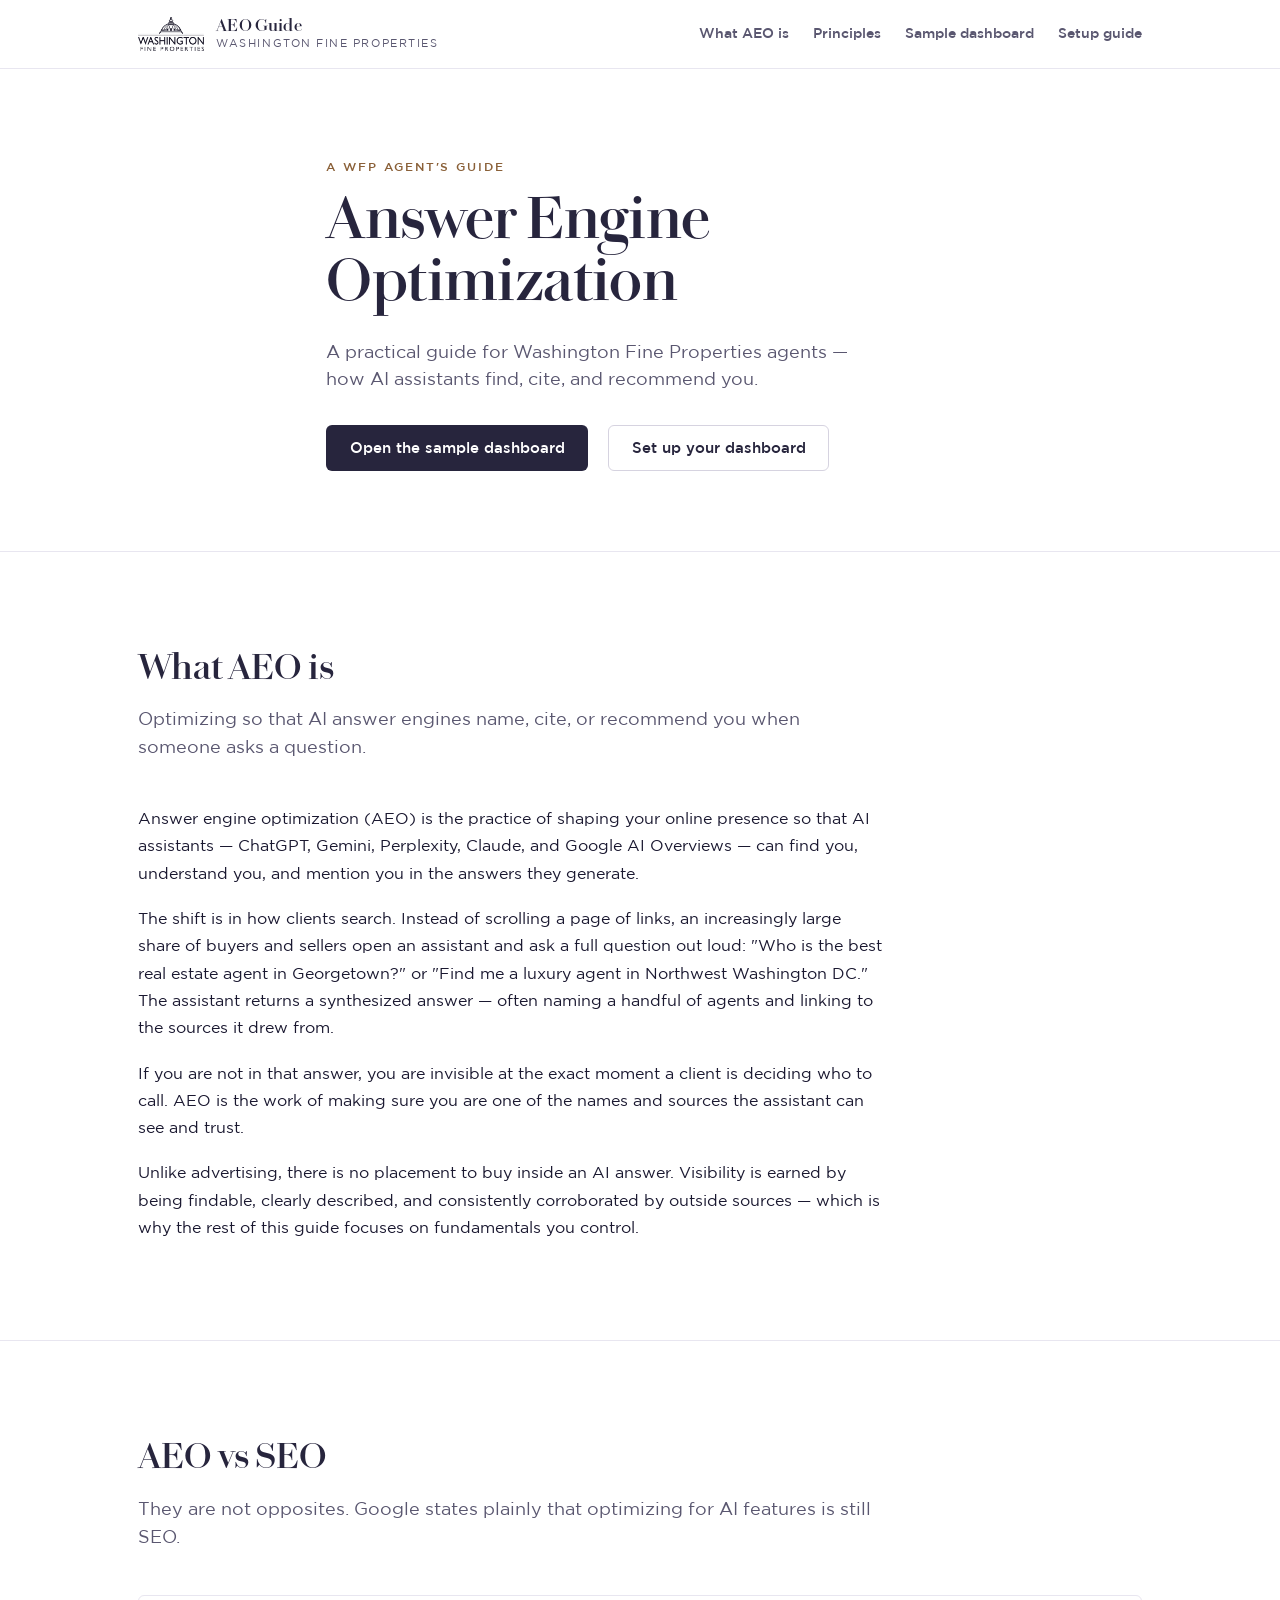
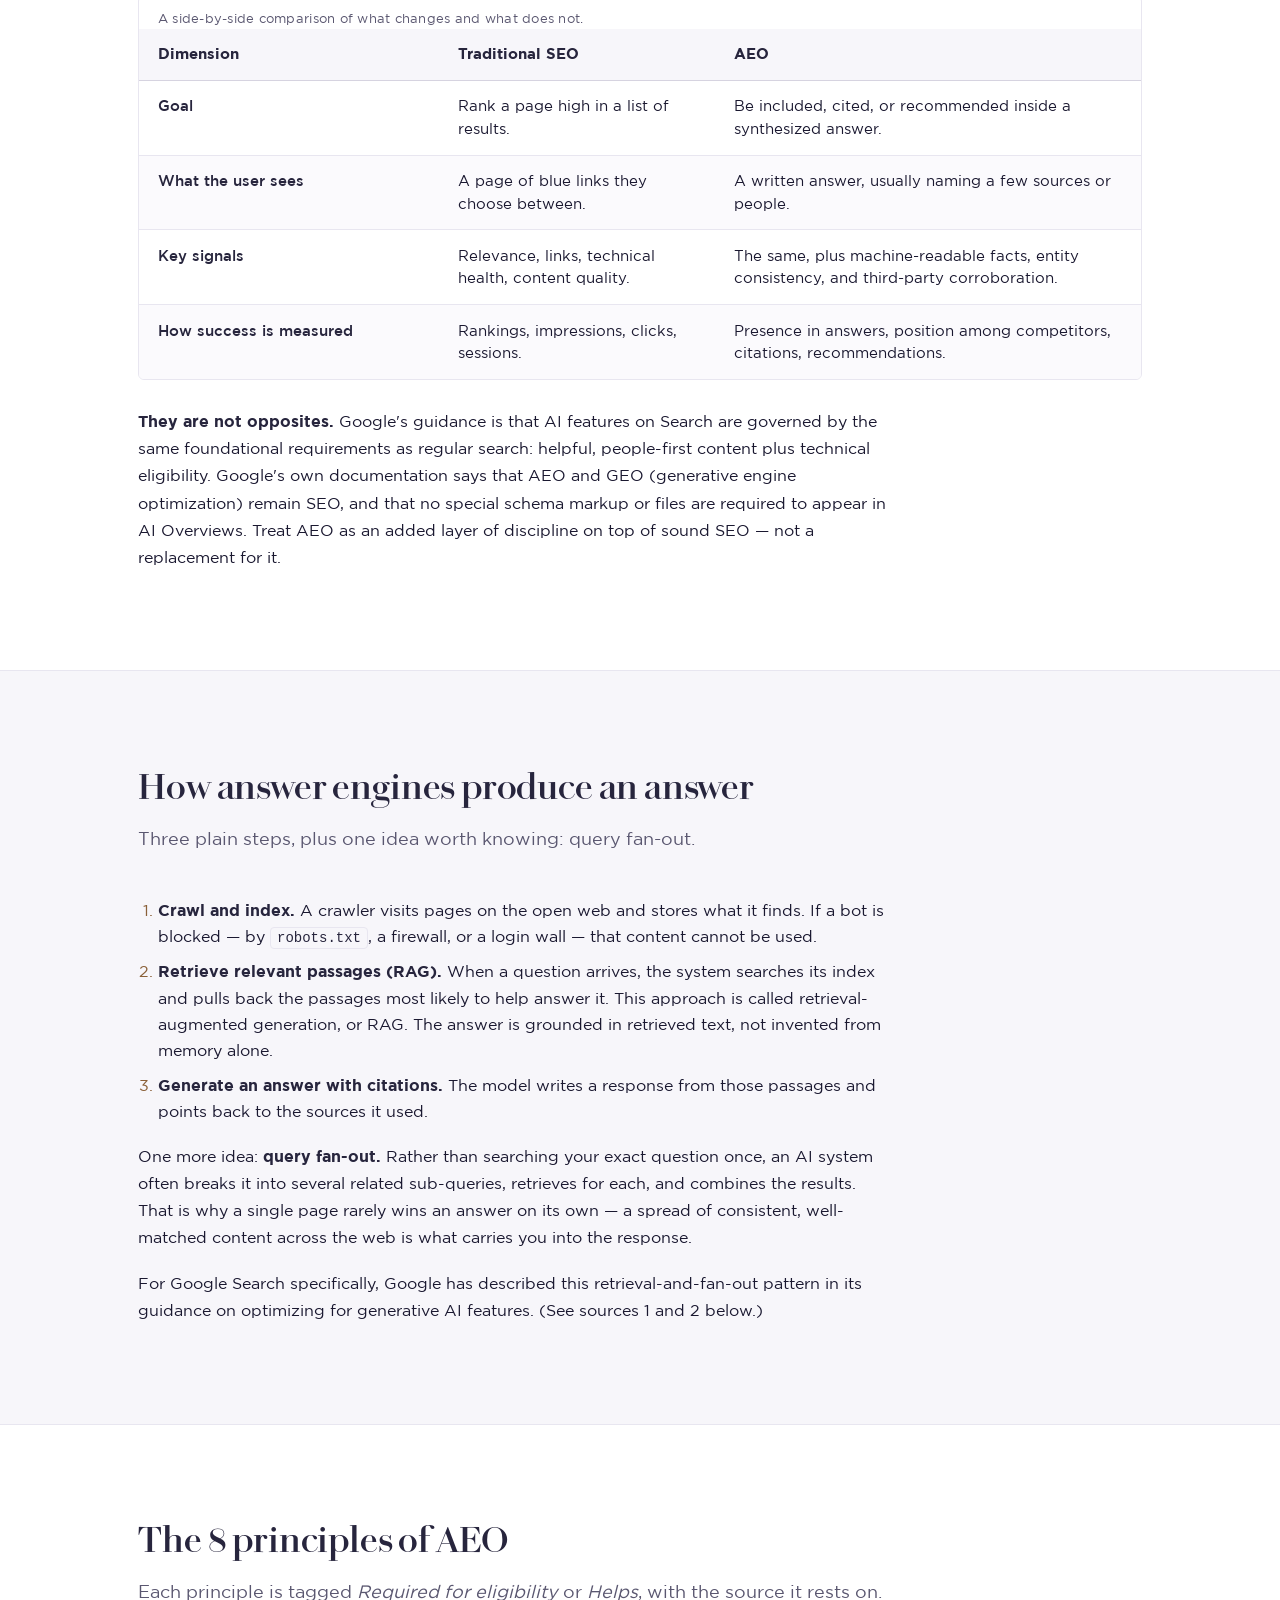
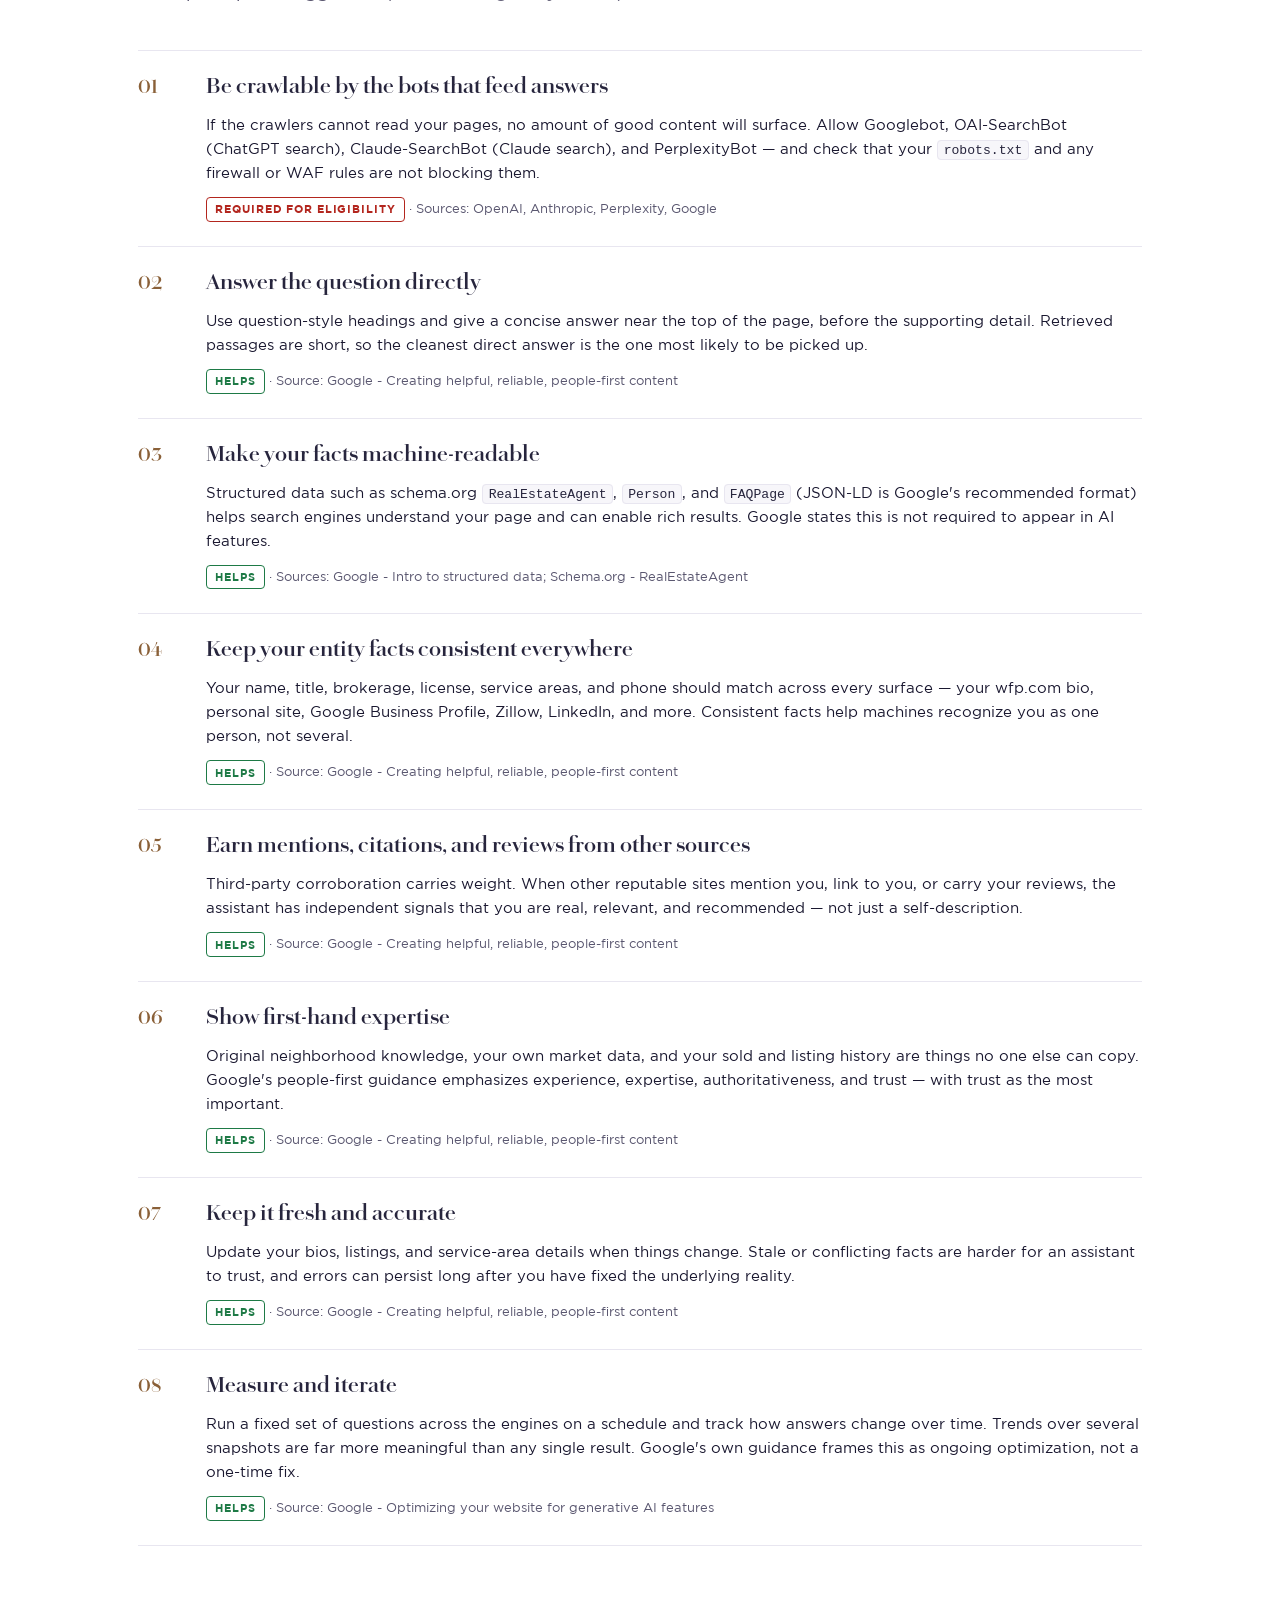
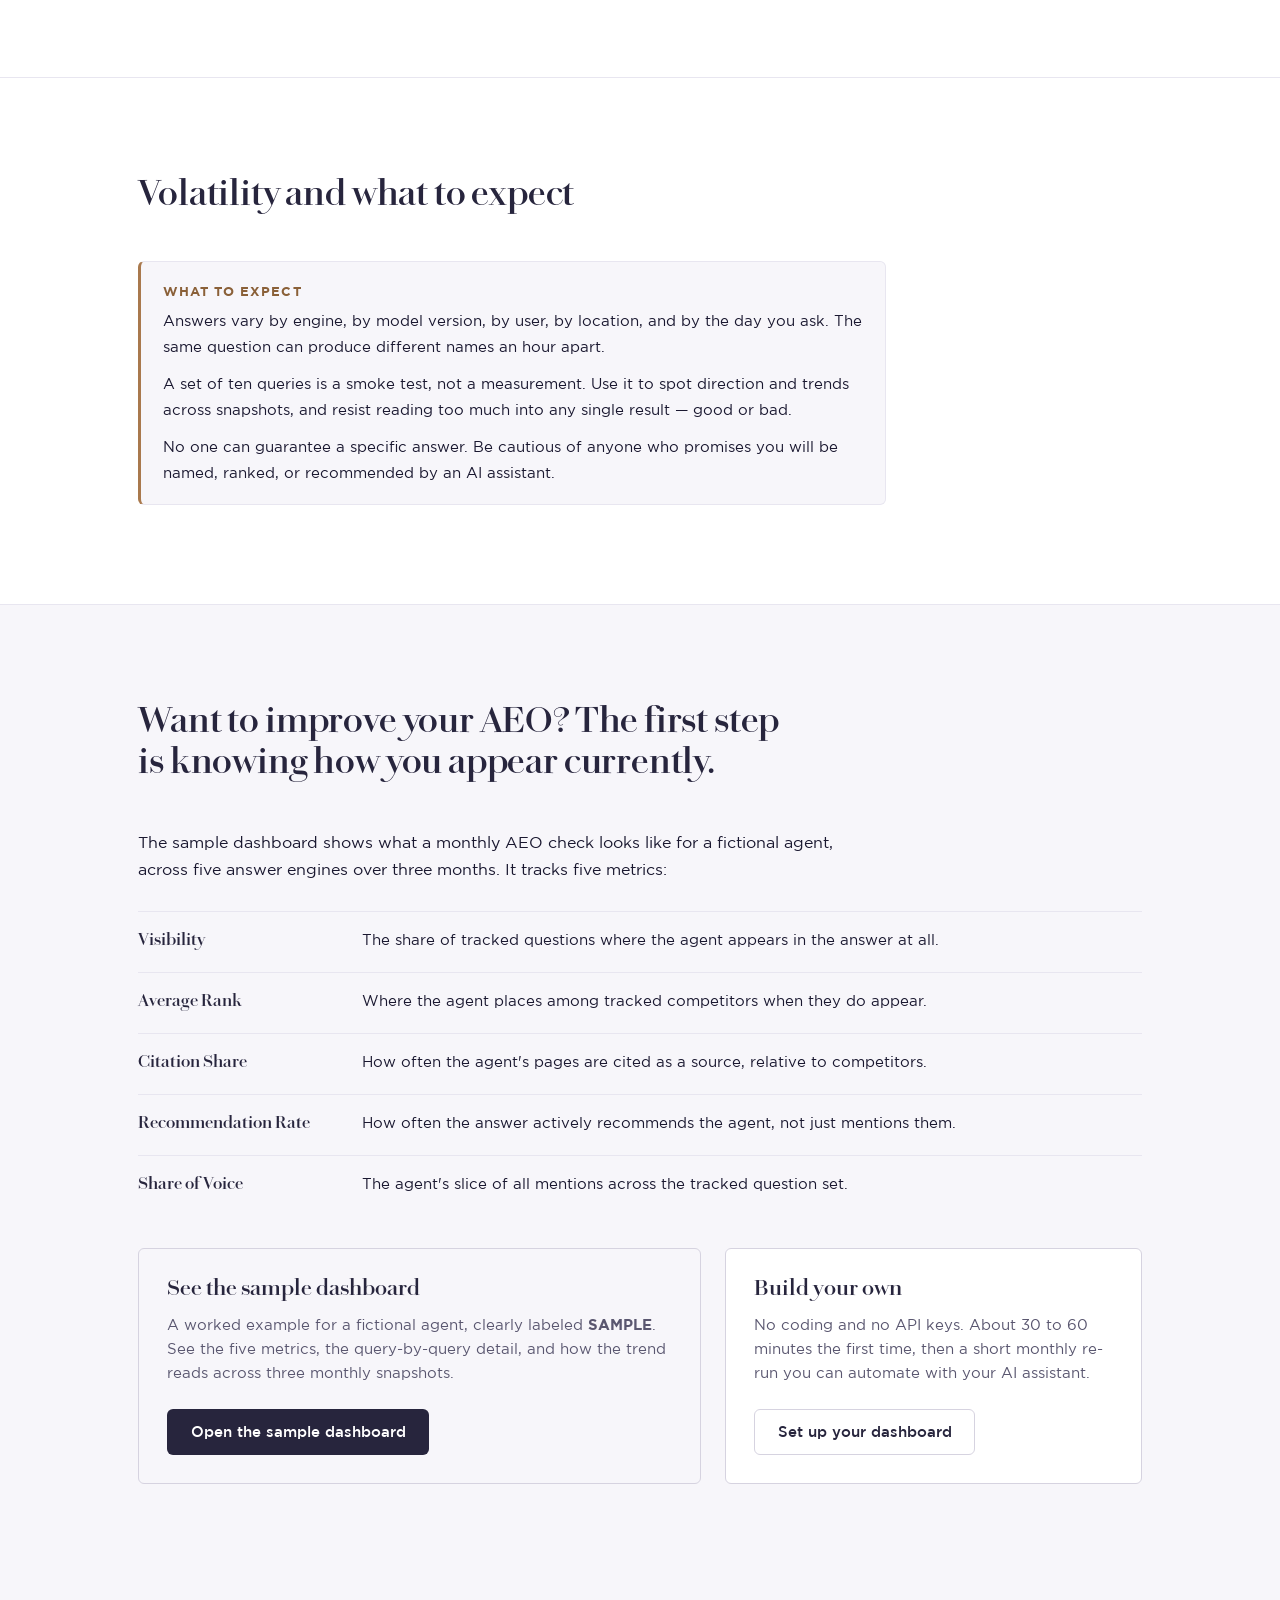
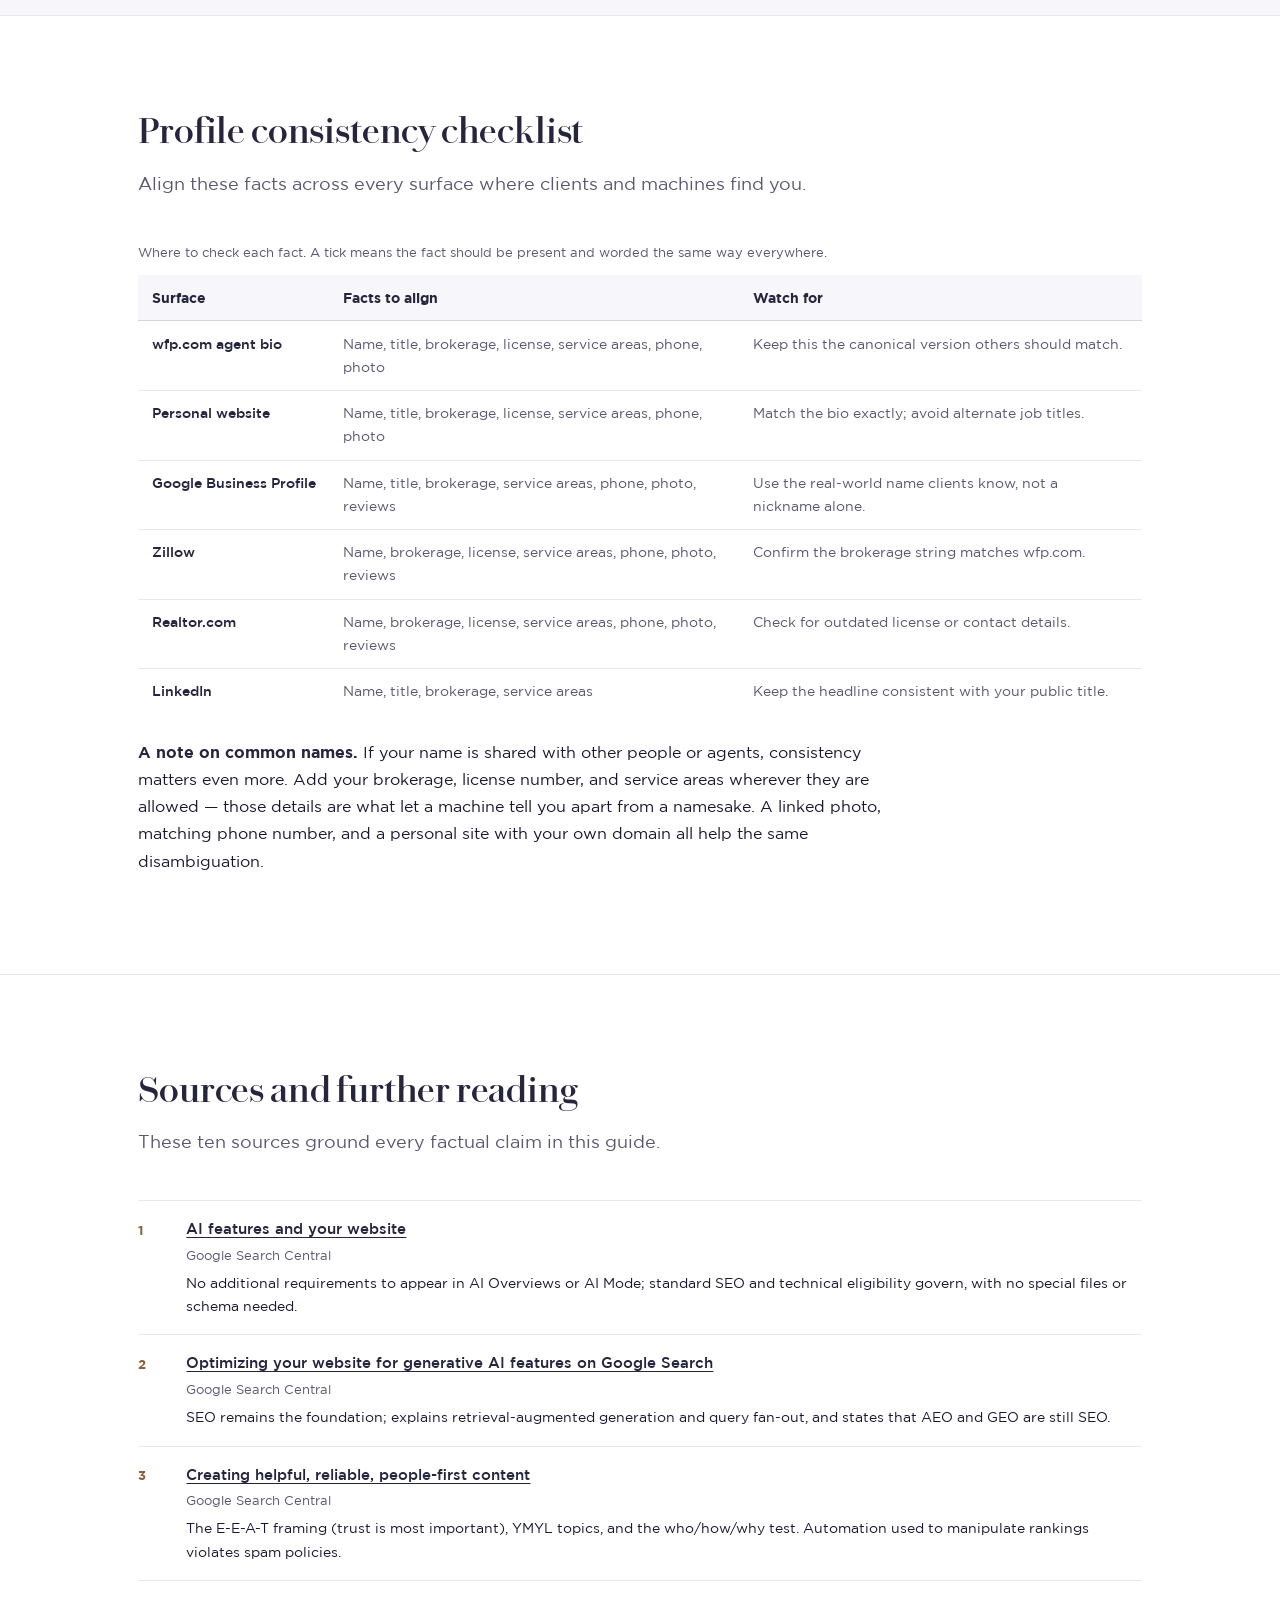
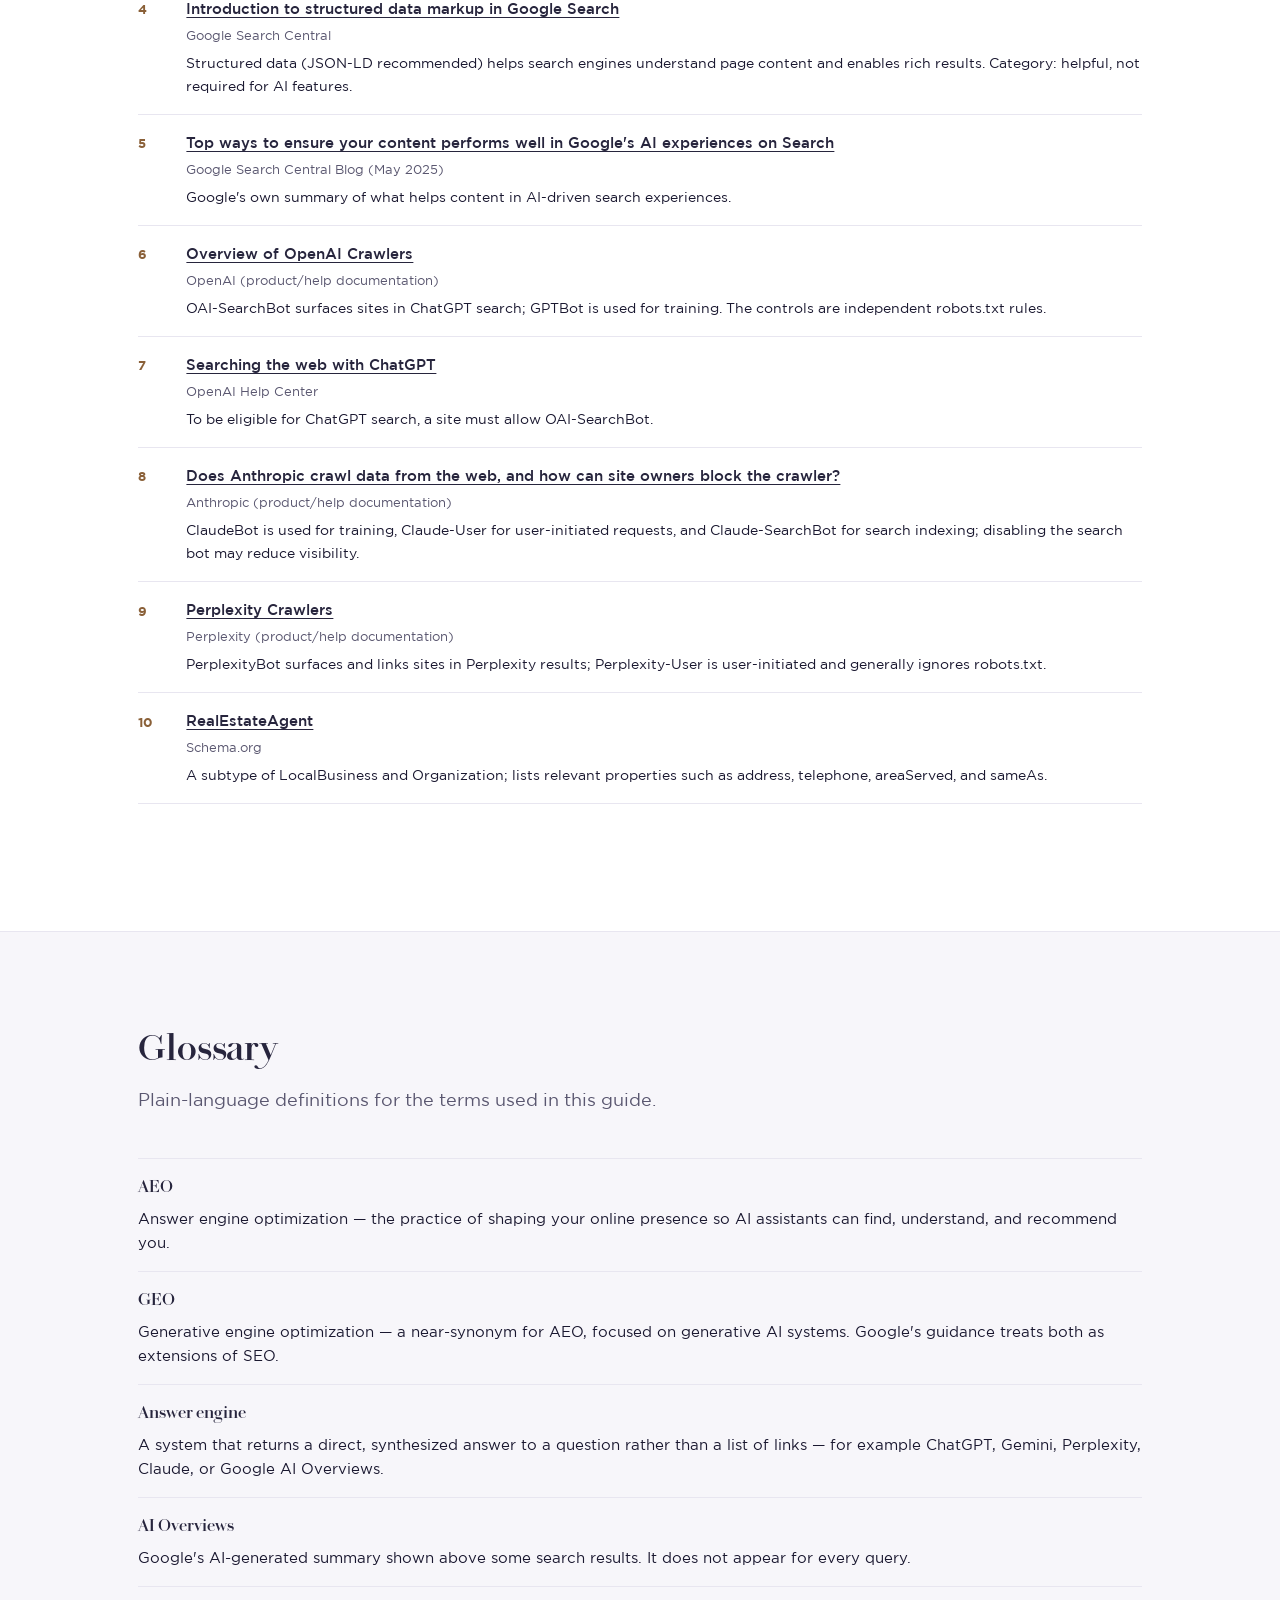
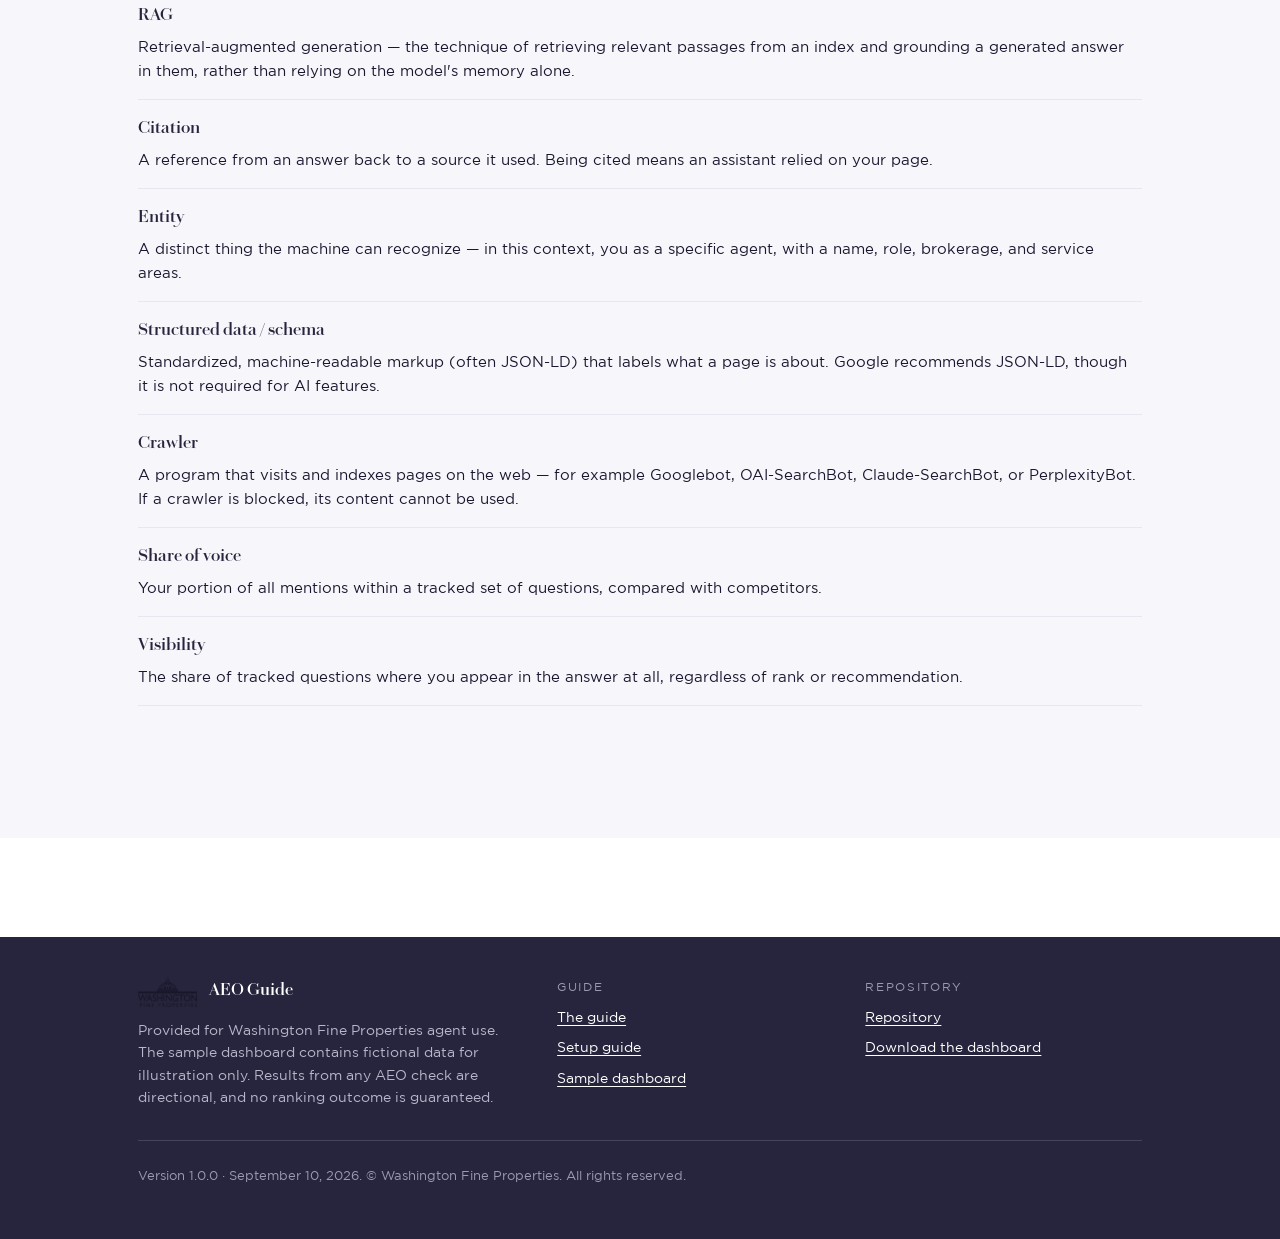
==== index.html @ 80eb2e00 "feat: initial WFP agent AEO guide, sample dashboard, and LLM-agnostic setup doc" ====
﻿<!DOCTYPE html>
<html lang="en">
<head>
<meta charset="utf-8">
<meta name="viewport" content="width=device-width, initial-scale=1">
<title>Answer Engine Optimization: A WFP Agent's Guide</title>
<meta name="description" content="A practical, plain-language guide to answer engine optimization (AEO) for Washington Fine Properties agents - what it is, how it relates to SEO, and how to appear in AI answers.">
<!--
  Design read: educational editorial guide for non-technical luxury real estate
  professionals; heritage-premium WFP language; restrained motion; print-first.
  Dials: VARIANCE 4 / MOTION 3 / DENSITY 4.
  Documented overrides (build spec s2): light only, no photography (logo + type
  + brand color only), em-dashes kept (WFP house voice), static HTML/CSS.
  Shape lock: one radius (6px). Accent lock: one accent (gold).
-->
<link rel="stylesheet" href="assets/guide.css">
</head>
<body>

<a class="skip-link" href="#main">Skip to content</a>

<header class="site-header">
  <div class="wrap site-header__inner">
    <a class="brand" href="index.html" aria-label="Washington Fine Properties - Answer Engine Optimization guide">
      <img class="brand__logo" src="assets/WFP-Logo-Blue-HiRes.png" alt="Washington Fine Properties" width="66" height="34">
      <span class="brand__wordmark">AEO Guide
        <span>Washington Fine Properties</span>
      </span>
    </a>
    <nav class="site-nav" aria-label="Primary">
      <a href="#what-is-aeo">What AEO is</a>
      <a href="#principles">Principles</a>
      <a href="#start">Sample dashboard</a>
      <a href="setup.html">Setup guide</a>
    </nav>
  </div>
</header>

<main id="main">

  <!-- 1. HERO -->
  <section class="hero" aria-labelledby="hero-title">
    <div class="wrap hero__inner">
      <p class="hero__eyebrow">A WFP agent's guide</p>
      <h1 class="hero__title" id="hero-title">Answer Engine Optimization</h1>
      <p class="hero__subtitle">A practical guide for Washington Fine Properties agents — how AI assistants find, cite, and recommend you.</p>
      <div class="btn-row">
        <a class="btn btn--primary" href="dashboard/index.html">Open the sample dashboard</a>
        <a class="btn btn--secondary" href="setup.html">Set up your dashboard</a>
      </div>
    </div>
  </section>

  <!-- 2. WHAT AEO IS -->
  <section class="section" id="what-is-aeo" aria-labelledby="what-is-aeo-title">
    <div class="wrap">
      <div class="section-head">
        <h2 class="section-head__title" id="what-is-aeo-title">What AEO is</h2>
        <p class="section-head__lead">Optimizing so that AI answer engines name, cite, or recommend you when someone asks a question.</p>
      </div>
      <div class="prose">
        <p>Answer engine optimization (AEO) is the practice of shaping your online presence so that AI assistants — ChatGPT, Gemini, Perplexity, Claude, and Google AI Overviews — can find you, understand you, and mention you in the answers they generate.</p>
        <p>The shift is in how clients search. Instead of scrolling a page of links, an increasingly large share of buyers and sellers open an assistant and ask a full question out loud: "Who is the best real estate agent in Georgetown?" or "Find me a luxury agent in Northwest Washington DC." The assistant returns a synthesized answer — often naming a handful of agents and linking to the sources it drew from.</p>
        <p>If you are not in that answer, you are invisible at the exact moment a client is deciding who to call. AEO is the work of making sure you are one of the names and sources the assistant can see and trust.</p>
        <p>Unlike advertising, there is no placement to buy inside an AI answer. Visibility is earned by being findable, clearly described, and consistently corroborated by outside sources — which is why the rest of this guide focuses on fundamentals you control.</p>
      </div>
    </div>
  </section>

  <!-- 3. AEO VS SEO -->
  <section class="section" id="aeo-vs-seo" aria-labelledby="aeo-vs-seo-title">
    <div class="wrap">
      <div class="section-head">
        <h2 class="section-head__title" id="aeo-vs-seo-title">AEO vs SEO</h2>
        <p class="section-head__lead">They are not opposites. Google states plainly that optimizing for AI features is still SEO.</p>
      </div>
      <div class="table-wrap">
        <table class="table table--keyed">
          <caption>A side-by-side comparison of what changes and what does not.</caption>
          <thead>
            <tr>
              <th scope="col">Dimension</th>
              <th scope="col">Traditional SEO</th>
              <th scope="col">AEO</th>
            </tr>
          </thead>
          <tbody>
            <tr>
              <th scope="row">Goal</th>
              <td>Rank a page high in a list of results.</td>
              <td>Be included, cited, or recommended inside a synthesized answer.</td>
            </tr>
            <tr>
              <th scope="row">What the user sees</th>
              <td>A page of blue links they choose between.</td>
              <td>A written answer, usually naming a few sources or people.</td>
            </tr>
            <tr>
              <th scope="row">Key signals</th>
              <td>Relevance, links, technical health, content quality.</td>
              <td>The same, plus machine-readable facts, entity consistency, and third-party corroboration.</td>
            </tr>
            <tr>
              <th scope="row">How success is measured</th>
              <td>Rankings, impressions, clicks, sessions.</td>
              <td>Presence in answers, position among competitors, citations, recommendations.</td>
            </tr>
          </tbody>
        </table>
      </div>
      <div class="prose">
        <p><strong>They are not opposites.</strong> Google's guidance is that AI features on Search are governed by the same foundational requirements as regular search: helpful, people-first content plus technical eligibility. Google's own documentation says that AEO and GEO (generative engine optimization) remain SEO, and that no special schema markup or files are required to appear in AI Overviews. Treat AEO as an added layer of discipline on top of sound SEO — not a replacement for it.</p>
      </div>
    </div>
  </section>

  <!-- 4. HOW ANSWER ENGINES PRODUCE AN ANSWER -->
  <section class="section section--soft" id="how-engines-answer" aria-labelledby="how-engines-answer-title">
    <div class="wrap">
      <div class="section-head">
        <h2 class="section-head__title" id="how-engines-answer-title">How answer engines produce an answer</h2>
        <p class="section-head__lead">Three plain steps, plus one idea worth knowing: query fan-out.</p>
      </div>
      <div class="prose">
        <ol>
          <li><strong>Crawl and index.</strong> A crawler visits pages on the open web and stores what it finds. If a bot is blocked — by <code>robots.txt</code>, a firewall, or a login wall — that content cannot be used.</li>
          <li><strong>Retrieve relevant passages (RAG).</strong> When a question arrives, the system searches its index and pulls back the passages most likely to help answer it. This approach is called retrieval-augmented generation, or RAG. The answer is grounded in retrieved text, not invented from memory alone.</li>
          <li><strong>Generate an answer with citations.</strong> The model writes a response from those passages and points back to the sources it used.</li>
        </ol>
        <p>One more idea: <strong>query fan-out.</strong> Rather than searching your exact question once, an AI system often breaks it into several related sub-queries, retrieves for each, and combines the results. That is why a single page rarely wins an answer on its own — a spread of consistent, well-matched content across the web is what carries you into the response.</p>
        <p>For Google Search specifically, Google has described this retrieval-and-fan-out pattern in its guidance on optimizing for generative AI features. (See sources 1 and 2 below.)</p>
      </div>
    </div>
  </section>

  <!-- 5. THE PRINCIPLES OF AEO -->
  <section class="section" id="principles" aria-labelledby="principles-title">
    <div class="wrap">
      <div class="section-head">
        <h2 class="section-head__title" id="principles-title">The 8 principles of AEO</h2>
        <p class="section-head__lead">Each principle is tagged <em>Required for eligibility</em> or <em>Helps</em>, with the source it rests on.</p>
      </div>
      <ol class="principles">
        <li class="principle">
          <h3 class="principle__title">Be crawlable by the bots that feed answers</h3>
          <p class="principle__why">If the crawlers cannot read your pages, no amount of good content will surface. Allow Googlebot, OAI-SearchBot (ChatGPT search), Claude-SearchBot (Claude search), and PerplexityBot — and check that your <code>robots.txt</code> and any firewall or WAF rules are not blocking them.</p>
          <p class="principle__meta"><span class="tag tag--required">Required for eligibility</span> &middot; Sources: OpenAI, Anthropic, Perplexity, Google</p>
        </li>
        <li class="principle">
          <h3 class="principle__title">Answer the question directly</h3>
          <p class="principle__why">Use question-style headings and give a concise answer near the top of the page, before the supporting detail. Retrieved passages are short, so the cleanest direct answer is the one most likely to be picked up.</p>
          <p class="principle__meta"><span class="tag tag--helps">Helps</span> &middot; Source: Google - Creating helpful, reliable, people-first content</p>
        </li>
        <li class="principle">
          <h3 class="principle__title">Make your facts machine-readable</h3>
          <p class="principle__why">Structured data such as schema.org <code>RealEstateAgent</code>, <code>Person</code>, and <code>FAQPage</code> (JSON-LD is Google's recommended format) helps search engines understand your page and can enable rich results. Google states this is not required to appear in AI features.</p>
          <p class="principle__meta"><span class="tag tag--helps">Helps</span> &middot; Sources: Google - Intro to structured data; Schema.org - RealEstateAgent</p>
        </li>
        <li class="principle">
          <h3 class="principle__title">Keep your entity facts consistent everywhere</h3>
          <p class="principle__why">Your name, title, brokerage, license, service areas, and phone should match across every surface — your wfp.com bio, personal site, Google Business Profile, Zillow, LinkedIn, and more. Consistent facts help machines recognize you as one person, not several.</p>
          <p class="principle__meta"><span class="tag tag--helps">Helps</span> &middot; Source: Google - Creating helpful, reliable, people-first content</p>
        </li>
        <li class="principle">
          <h3 class="principle__title">Earn mentions, citations, and reviews from other sources</h3>
          <p class="principle__why">Third-party corroboration carries weight. When other reputable sites mention you, link to you, or carry your reviews, the assistant has independent signals that you are real, relevant, and recommended — not just a self-description.</p>
          <p class="principle__meta"><span class="tag tag--helps">Helps</span> &middot; Source: Google - Creating helpful, reliable, people-first content</p>
        </li>
        <li class="principle">
          <h3 class="principle__title">Show first-hand expertise</h3>
          <p class="principle__why">Original neighborhood knowledge, your own market data, and your sold and listing history are things no one else can copy. Google's people-first guidance emphasizes experience, expertise, authoritativeness, and trust — with trust as the most important.</p>
          <p class="principle__meta"><span class="tag tag--helps">Helps</span> &middot; Source: Google - Creating helpful, reliable, people-first content</p>
        </li>
        <li class="principle">
          <h3 class="principle__title">Keep it fresh and accurate</h3>
          <p class="principle__why">Update your bios, listings, and service-area details when things change. Stale or conflicting facts are harder for an assistant to trust, and errors can persist long after you have fixed the underlying reality.</p>
          <p class="principle__meta"><span class="tag tag--helps">Helps</span> &middot; Source: Google - Creating helpful, reliable, people-first content</p>
        </li>
        <li class="principle">
          <h3 class="principle__title">Measure and iterate</h3>
          <p class="principle__why">Run a fixed set of questions across the engines on a schedule and track how answers change over time. Trends over several snapshots are far more meaningful than any single result. Google's own guidance frames this as ongoing optimization, not a one-time fix.</p>
          <p class="principle__meta"><span class="tag tag--helps">Helps</span> &middot; Source: Google - Optimizing your website for generative AI features</p>
        </li>
      </ol>
    </div>
  </section>

  <!-- 6. VOLATILITY AND WHAT TO EXPECT -->
  <section class="section" aria-labelledby="expect-title">
    <div class="wrap">
      <div class="section-head">
        <h2 class="section-head__title" id="expect-title">Volatility and what to expect</h2>
      </div>
      <div class="prose">
        <div class="callout callout--info">
          <span class="callout__title">What to expect</span>
          <p>Answers vary by engine, by model version, by user, by location, and by the day you ask. The same question can produce different names an hour apart.</p>
          <p>A set of ten queries is a smoke test, not a measurement. Use it to spot direction and trends across snapshots, and resist reading too much into any single result — good or bad.</p>
          <p>No one can guarantee a specific answer. Be cautious of anyone who promises you will be named, ranked, or recommended by an AI assistant.</p>
        </div>
      </div>
    </div>
  </section>

  <!-- 7. START - EXACT HEADING -->
  <section class="section section--soft" id="start" aria-labelledby="start-title">
    <div class="wrap">
      <div class="section-head">
        <h2 class="section-head__title" id="start-title">Want to improve your AEO? The first step is knowing how you appear currently.</h2>
      </div>
      <div class="prose">
        <p>The sample dashboard shows what a monthly AEO check looks like for a fictional agent, across five answer engines over three months. It tracks five metrics:</p>
      </div>
      <dl class="metric-list">
        <dt>Visibility</dt>
        <dd>The share of tracked questions where the agent appears in the answer at all.</dd>
        <dt>Average Rank</dt>
        <dd>Where the agent places among tracked competitors when they do appear.</dd>
        <dt>Citation Share</dt>
        <dd>How often the agent's pages are cited as a source, relative to competitors.</dd>
        <dt>Recommendation Rate</dt>
        <dd>How often the answer actively recommends the agent, not just mentions them.</dd>
        <dt>Share of Voice</dt>
        <dd>The agent's slice of all mentions across the tracked question set.</dd>
      </dl>
      <div class="card-grid">
        <article class="card card--feature">
          <h3 class="card__title">See the sample dashboard</h3>
          <p class="card__body">A worked example for a fictional agent, clearly labeled <strong>SAMPLE</strong>. See the five metrics, the query-by-query detail, and how the trend reads across three monthly snapshots.</p>
          <div class="card__cta">
            <a class="btn btn--primary" href="dashboard/index.html">Open the sample dashboard</a>
          </div>
        </article>
        <article class="card">
          <h3 class="card__title">Build your own</h3>
          <p class="card__body">No coding and no API keys. About 30 to 60 minutes the first time, then a short monthly re-run you can automate with your AI assistant.</p>
          <div class="card__cta">
            <a class="btn btn--secondary" href="setup.html">Set up your dashboard</a>
          </div>
        </article>
      </div>
    </div>
  </section>

  <!-- 8. PROFILE CONSISTENCY CHECKLIST -->
  <section class="section" id="profile-consistency" aria-labelledby="profile-title">
    <div class="wrap">
      <div class="section-head">
        <h2 class="section-head__title" id="profile-title">Profile consistency checklist</h2>
        <p class="section-head__lead">Align these facts across every surface where clients and machines find you.</p>
      </div>
      <div class="checklist-wrap">
        <table class="checklist">
          <caption>Where to check each fact. A tick means the fact should be present and worded the same way everywhere.</caption>
          <thead>
            <tr>
              <th scope="col">Surface</th>
              <th scope="col">Facts to align</th>
              <th scope="col">Watch for</th>
            </tr>
          </thead>
          <tbody>
            <tr>
              <th scope="row">wfp.com agent bio</th>
              <td>Name, title, brokerage, license, service areas, phone, photo</td>
              <td>Keep this the canonical version others should match.</td>
            </tr>
            <tr>
              <th scope="row">Personal website</th>
              <td>Name, title, brokerage, license, service areas, phone, photo</td>
              <td>Match the bio exactly; avoid alternate job titles.</td>
            </tr>
            <tr>
              <th scope="row">Google Business Profile</th>
              <td>Name, title, brokerage, service areas, phone, photo, reviews</td>
              <td>Use the real-world name clients know, not a nickname alone.</td>
            </tr>
            <tr>
              <th scope="row">Zillow</th>
              <td>Name, brokerage, license, service areas, phone, photo, reviews</td>
              <td>Confirm the brokerage string matches wfp.com.</td>
            </tr>
            <tr>
              <th scope="row">Realtor.com</th>
              <td>Name, brokerage, license, service areas, phone, photo, reviews</td>
              <td>Check for outdated license or contact details.</td>
            </tr>
            <tr>
              <th scope="row">LinkedIn</th>
              <td>Name, title, brokerage, service areas</td>
              <td>Keep the headline consistent with your public title.</td>
            </tr>
          </tbody>
        </table>
      </div>
      <div class="prose mt-4">
        <p><strong>A note on common names.</strong> If your name is shared with other people or agents, consistency matters even more. Add your brokerage, license number, and service areas wherever they are allowed — those details are what let a machine tell you apart from a namesake. A linked photo, matching phone number, and a personal site with your own domain all help the same disambiguation.</p>
      </div>
    </div>
  </section>

  <!-- 9. SOURCES AND FURTHER READING -->
  <section class="section" id="sources" aria-labelledby="sources-title">
    <div class="wrap">
      <div class="section-head">
        <h2 class="section-head__title" id="sources-title">Sources and further reading</h2>
        <p class="section-head__lead">These ten sources ground every factual claim in this guide.</p>
      </div>
      <ol class="sources">
        <li class="source">
          <div class="source__body">
          <p class="source__title"><a href="https://developers.google.com/search/docs/appearance/ai-overviews">AI features and your website</a></p>
          <p class="source__meta">Google Search Central</p>
          <p class="source__note">No additional requirements to appear in AI Overviews or AI Mode; standard SEO and technical eligibility govern, with no special files or schema needed.</p>
        </div>
        </li>
        <li class="source">
          <div class="source__body">
          <p class="source__title"><a href="https://developers.google.com/search/docs/fundamentals/ai-optimization-guide">Optimizing your website for generative AI features on Google Search</a></p>
          <p class="source__meta">Google Search Central</p>
          <p class="source__note">SEO remains the foundation; explains retrieval-augmented generation and query fan-out, and states that AEO and GEO are still SEO.</p>
        </div>
        </li>
        <li class="source">
          <div class="source__body">
          <p class="source__title"><a href="https://developers.google.com/search/docs/fundamentals/creating-helpful-content">Creating helpful, reliable, people-first content</a></p>
          <p class="source__meta">Google Search Central</p>
          <p class="source__note">The E-E-A-T framing (trust is most important), YMYL topics, and the who/how/why test. Automation used to manipulate rankings violates spam policies.</p>
        </div>
        </li>
        <li class="source">
          <div class="source__body">
          <p class="source__title"><a href="https://developers.google.com/search/docs/appearance/structured-data/intro-structured-data">Introduction to structured data markup in Google Search</a></p>
          <p class="source__meta">Google Search Central</p>
          <p class="source__note">Structured data (JSON-LD recommended) helps search engines understand page content and enables rich results. Category: helpful, not required for AI features.</p>
        </div>
        </li>
        <li class="source">
          <div class="source__body">
          <p class="source__title"><a href="https://developers.google.com/search/blog/2025/05/succeeding-in-ai-search">Top ways to ensure your content performs well in Google's AI experiences on Search</a></p>
          <p class="source__meta">Google Search Central Blog (May 2025)</p>
          <p class="source__note">Google's own summary of what helps content in AI-driven search experiences.</p>
        </div>
        </li>
        <li class="source">
          <div class="source__body">
          <p class="source__title"><a href="https://platform.openai.com/docs/gptbot">Overview of OpenAI Crawlers</a></p>
          <p class="source__meta">OpenAI (product/help documentation)</p>
          <p class="source__note">OAI-SearchBot surfaces sites in ChatGPT search; GPTBot is used for training. The controls are independent robots.txt rules.</p>
        </div>
        </li>
        <li class="source">
          <div class="source__body">
          <p class="source__title"><a href="https://help.openai.com/en/articles/9237897-chatgpt-search">Searching the web with ChatGPT</a></p>
          <p class="source__meta">OpenAI Help Center</p>
          <p class="source__note">To be eligible for ChatGPT search, a site must allow OAI-SearchBot.</p>
        </div>
        </li>
        <li class="source">
          <div class="source__body">
          <p class="source__title"><a href="https://support.anthropic.com/en/articles/8896518-does-anthropic-crawl-data-from-the-web-and-how-can-site-owners-block-the-crawler">Does Anthropic crawl data from the web, and how can site owners block the crawler?</a></p>
          <p class="source__meta">Anthropic (product/help documentation)</p>
          <p class="source__note">ClaudeBot is used for training, Claude-User for user-initiated requests, and Claude-SearchBot for search indexing; disabling the search bot may reduce visibility.</p>
        </div>
        </li>
        <li class="source">
          <div class="source__body">
          <p class="source__title"><a href="https://docs.perplexity.ai/guides/bots">Perplexity Crawlers</a></p>
          <p class="source__meta">Perplexity (product/help documentation)</p>
          <p class="source__note">PerplexityBot surfaces and links sites in Perplexity results; Perplexity-User is user-initiated and generally ignores robots.txt.</p>
        </div>
        </li>
        <li class="source">
          <div class="source__body">
          <p class="source__title"><a href="https://schema.org/RealEstateAgent">RealEstateAgent</a></p>
          <p class="source__meta">Schema.org</p>
          <p class="source__note">A subtype of LocalBusiness and Organization; lists relevant properties such as address, telephone, areaServed, and sameAs.</p>
        </div>
        </li>
      </ol>
    </div>
  </section>

  <!-- 10. GLOSSARY -->
  <section class="section section--soft" id="glossary" aria-labelledby="glossary-title">
    <div class="wrap">
      <div class="section-head">
        <h2 class="section-head__title" id="glossary-title">Glossary</h2>
        <p class="section-head__lead">Plain-language definitions for the terms used in this guide.</p>
      </div>
      <dl class="glossary">
        <div>
          <dt>AEO</dt>
          <dd>Answer engine optimization — the practice of shaping your online presence so AI assistants can find, understand, and recommend you.</dd>
        </div>
        <div>
          <dt>GEO</dt>
          <dd>Generative engine optimization — a near-synonym for AEO, focused on generative AI systems. Google's guidance treats both as extensions of SEO.</dd>
        </div>
        <div>
          <dt>Answer engine</dt>
          <dd>A system that returns a direct, synthesized answer to a question rather than a list of links — for example ChatGPT, Gemini, Perplexity, Claude, or Google AI Overviews.</dd>
        </div>
        <div>
          <dt>AI Overviews</dt>
          <dd>Google's AI-generated summary shown above some search results. It does not appear for every query.</dd>
        </div>
        <div>
          <dt>RAG</dt>
          <dd>Retrieval-augmented generation — the technique of retrieving relevant passages from an index and grounding a generated answer in them, rather than relying on the model's memory alone.</dd>
        </div>
        <div>
          <dt>Citation</dt>
          <dd>A reference from an answer back to a source it used. Being cited means an assistant relied on your page.</dd>
        </div>
        <div>
          <dt>Entity</dt>
          <dd>A distinct thing the machine can recognize — in this context, you as a specific agent, with a name, role, brokerage, and service areas.</dd>
        </div>
        <div>
          <dt>Structured data / schema</dt>
          <dd>Standardized, machine-readable markup (often JSON-LD) that labels what a page is about. Google recommends JSON-LD, though it is not required for AI features.</dd>
        </div>
        <div>
          <dt>Crawler</dt>
          <dd>A program that visits and indexes pages on the web — for example Googlebot, OAI-SearchBot, Claude-SearchBot, or PerplexityBot. If a crawler is blocked, its content cannot be used.</dd>
        </div>
        <div>
          <dt>Share of voice</dt>
          <dd>Your portion of all mentions within a tracked set of questions, compared with competitors.</dd>
        </div>
        <div>
          <dt>Visibility</dt>
          <dd>The share of tracked questions where you appear in the answer at all, regardless of rank or recommendation.</dd>
        </div>
      </dl>
    </div>
  </section>

</main>

<!-- 11. FOOTER -->
<footer class="site-footer">
  <div class="wrap">
    <div class="site-footer__grid">
      <div>
        <div class="site-footer__brand">
          <img src="assets/WFP-Logo-Blue-HiRes.png" alt="Washington Fine Properties" width="66" height="34">
          <strong>AEO Guide</strong>
        </div>
        <p class="site-footer__notice">Provided for Washington Fine Properties agent use. The sample dashboard contains fictional data for illustration only. Results from any AEO check are directional, and no ranking outcome is guaranteed.</p>
      </div>
      <div>
        <p class="site-footer__col-title">Guide</p>
        <ul class="site-footer__links">
          <li><a href="index.html">The guide</a></li>
          <li><a href="setup.html">Setup guide</a></li>
          <li><a href="dashboard/index.html">Sample dashboard</a></li>
        </ul>
      </div>
      <div>
        <p class="site-footer__col-title">Repository</p>
        <ul class="site-footer__links">
          <li><a href="https://github.com/nigelianarmbuster-cmd/wfp-aeo-guide">Repository</a></li>
          <li><a href="https://github.com/nigelianarmbuster-cmd/wfp-aeo-guide/releases/latest/download/dashboard.zip">Download the dashboard</a></li>
        </ul>
      </div>
    </div>
    <p class="site-footer__legal">Version 1.0.0 &middot; September 10, 2026. &copy; Washington Fine Properties. All rights reserved.</p>
  </div>
</footer>

<script>
/* Print-expansion for <details> reveals: a closed <details> hides its body
   regardless of CSS, so open them all before printing. This page has no
   reveals, so the hook is guarded and inert. Kept minimal and dependency-free. */
(function () {
  function openReveals() {
    var all = document.querySelectorAll("details.reveal");
    for (var i = 0; i < all.length; i++) { all[i].open = true; }
  }
  if (window.matchMedia) {
    try {
      if (window.matchMedia("print").addEventListener) {
        window.matchMedia("print").addEventListener("change", function (e) { if (e.matches) openReveals(); });
      } else if (window.matchMedia("print").addListener) {
        window.matchMedia("print").addListener(function (e) { if (e.matches) openReveals(); });
      }
    } catch (err) { /* no-op: reveals remain native */ }
  }
  window.addEventListener("beforeprint", openReveals);
})();
</script>

</body>
</html>
---- assets/guide.css ----
/* ============================================================================
   WFP AEO Guide - Shared Brand Design System
   ----------------------------------------------------------------------------
   Design read: educational editorial guide for non-technical luxury real
   estate professionals; heritage-premium WFP language; restrained motion;
   print-first. Dials: VARIANCE 4 / MOTION 3 / DENSITY 4.

   Documented deviations from the design-taste-frontend skill (per spec s2):
     - Light theme only (brand-locked, print-friendly).
     - No photography; logo + type + brand color only.
     - Em-dashes kept (WFP house voice).
     - Static HTML/CSS; no build step.
     - Chiswick serif and navy/gold are brand-mandated.

   Shape lock: one radius (6px). Accent lock: one accent (gold).
   ========================================================================== */


/* ---------------------------------------------------------------------------
   1. Fonts - self-hosted brand fonts (pages in AEO Guide/, CSS in assets/,
      so ../fonts/ resolves to AEO Guide/fonts/).
   ------------------------------------------------------------------------ */

@font-face {
  font-family: 'Chiswick';
  src: url('../fonts/ChiswickHeadline-Light.otf') format('opentype');
  font-weight: 300;
  font-style: normal;
  font-display: swap;
}
@font-face {
  font-family: 'Chiswick';
  src: url('../fonts/ChiswickHeadline-Semibold.otf') format('opentype');
  font-weight: 600;
  font-style: normal;
  font-display: swap;
}
@font-face {
  font-family: 'Gotham';
  src: url('../fonts/GothamHTFBook.ttf') format('truetype');
  font-weight: 400;
  font-style: normal;
  font-display: swap;
}
@font-face {
  font-family: 'Gotham';
  src: url('../fonts/GothamHTFMedium.ttf') format('truetype');
  font-weight: 500;
  font-style: normal;
  font-display: swap;
}
@font-face {
  font-family: 'Gotham';
  src: url('../fonts/GothamHTFBold.ttf') format('truetype');
  font-weight: 700;
  font-style: normal;
  font-display: swap;
}


/* ---------------------------------------------------------------------------
   2. Design tokens (spec s2) - single source of truth for color, type, space.
   ------------------------------------------------------------------------ */

:root {
  /* Brand color */
  --navy:           #27253D;
  --gold:           #A9794D;   /* the single accent */
  --gold-deep:      #8A6038;   /* darker gold for text-on-light AA */
  --white:          #FFFFFF;
  --ink:            #1A1830;

  /* Surfaces and lines */
  --bg-soft:        #F7F6FA;
  --border:         #E8E6F0;
  --border-strong:  #D6D3E0;

  /* Text */
  --muted:          #5A5770;
  --muted-2:        #625E78;

  /* Data states only - never decoration */
  --green:          #1E7A46;
  --red:            #B3261E;

  /* Shape lock */
  --radius:         6px;

  /* Type families */
  --font-display:   'Chiswick', Georgia, 'Times New Roman', serif;
  --font-body:      'Gotham', 'Helvetica Neue', Arial, sans-serif;

  /* Type scale (display) */
  --step--1:        0.8125rem;  /* 13px - fine print */
  --step-0:         1rem;       /* 16px - body */
  --step-1:         1.125rem;   /* 18px - lead */
  --step-2:         1.375rem;   /* 22px - h4 */
  --step-3:         1.75rem;    /* 28px - h3 */
  --step-4:         2.25rem;    /* 36px - h2 */
  --step-5:         clamp(2.5rem, 1.9rem + 2.6vw, 3.75rem);  /* h1 */

  /* Measure + rhythm */
  --measure:        68ch;       /* body line length ~65-72ch */
  --measure-wide:   76ch;
  --section-gap:    clamp(4rem, 3rem + 4vw, 7rem);
  --gutter:         clamp(1.25rem, 0.8rem + 2vw, 2.5rem);
  --content-max:    1080px;

  /* Motion */
  --ease:           cubic-bezier(0.16, 1, 0.3, 1);
  --dur:            220ms;
}


/* ---------------------------------------------------------------------------
   3. Reset + base
   ------------------------------------------------------------------------ */

*,
*::before,
*::after { box-sizing: border-box; }

html {
  -webkit-text-size-adjust: 100%;
  scroll-behavior: smooth;
}

body {
  margin: 0;
  font-family: var(--font-body);
  font-weight: 400;
  font-size: var(--step-0);
  line-height: 1.65;
  color: var(--ink);
  background: var(--white);
  text-rendering: optimizeLegibility;
  -webkit-font-smoothing: antialiased;
}

img { max-width: 100%; height: auto; display: block; }

/* Visible, high-contrast focus for every interactive element (a11y). */
:focus-visible {
  outline: 2px solid var(--gold-deep);
  outline-offset: 2px;
  border-radius: 2px;
}
/* Remove the default only where :focus-visible is supported, so keyboard
   users always retain a visible ring. */
:focus:not(:focus-visible) { outline: none; }

::selection {
  background: var(--gold);
  color: var(--white);
}

/* Respect reduced-motion globally (MOTION dial = 3). */
@media (prefers-reduced-motion: reduce) {
  html { scroll-behavior: auto; }
  *,
  *::before,
  *::after {
    animation-duration: 0.001ms !important;
    animation-iteration-count: 1 !important;
    transition-duration: 0.001ms !important;
    scroll-behavior: auto !important;
  }
}


/* ---------------------------------------------------------------------------
   4. Layout primitives
   ------------------------------------------------------------------------ */

/* Page-level container: centers content, caps width, carries gutters. */
.wrap {
  width: 100%;
  max-width: var(--content-max);
  margin-inline: auto;
  padding-inline: var(--gutter);
}

/* Section rhythm: generous, consistent vertical cadence across pages. */
.section {
  padding-block: var(--section-gap);
}
.section + .section { border-top: 1px solid var(--border); }

/* Alternate soft-background band (used sparingly, never mid-page inversion). */
.section--soft { background: var(--bg-soft); }

/* Prose column: readable measure, centered within the container. */
.prose {
  max-width: var(--measure);
}
.prose--wide { max-width: var(--measure-wide); }


/* ---------------------------------------------------------------------------
   5. Skip link - keyboard users bypass the header.
   ------------------------------------------------------------------------ */

.skip-link {
  position: absolute;
  left: var(--gutter);
  top: -100px;
  z-index: 100;
  padding: 0.6rem 1rem;
  background: var(--navy);
  color: var(--white);
  font-weight: 500;
  font-size: var(--step--1);
  text-decoration: none;
  border-radius: var(--radius);
  transition: top var(--dur) var(--ease);
}
/* Reveal only for keyboard focus (focus-visible), so the link can never
   appear without the accompanying ring. The ring itself comes from the
   global :focus-visible rule above. Older browsers without :focus-visible
   fall back to revealing on any focus via the :focus selector below. */
.skip-link:focus-visible { top: 0.75rem; }
@supports not selector(:focus-visible) {
  .skip-link:focus { top: 0.75rem; }
}


/* ---------------------------------------------------------------------------
   6. Site header - logo + wordmark, single line, modest height cap.
   ------------------------------------------------------------------------ */

.site-header {
  border-bottom: 1px solid var(--border);
  background: var(--white);
}
.site-header__inner {
  display: flex;
  flex-wrap: wrap;
  align-items: center;
  justify-content: space-between;
  gap: 1rem;
  min-height: 68px;
  padding-block: 0.75rem;
}

/* Logo + wordmark lockup. */
.brand {
  display: inline-flex;
  align-items: center;
  gap: 0.75rem;
  text-decoration: none;
  color: var(--navy);
}
.brand__logo {
  height: 34px;
  width: auto;
}
.brand__wordmark {
  font-family: var(--font-display);
  font-weight: 600;
  font-size: 1.0625rem;
  letter-spacing: 0.01em;
  line-height: 1.1;
}
.brand__wordmark span {
  display: block;
  font-family: var(--font-body);
  font-weight: 400;
  font-size: 0.6875rem;
  letter-spacing: 0.14em;
  text-transform: uppercase;
  color: var(--muted);
}

/* Header nav: one line on desktop, quiet links.
   flex-wrap + min-width:0 let the nav drop to its own line instead of
   forcing the header to overflow on narrow phones (~360px). */
.site-nav {
  display: flex;
  flex-wrap: wrap;
  align-items: center;
  gap: 1.5rem;
  min-width: 0;
  font-size: 0.875rem;
}
.site-nav a {
  color: var(--muted);
  text-decoration: none;
  font-weight: 500;
  transition: color var(--dur) var(--ease);
}
.site-nav a:hover { color: var(--navy); }
.site-nav a[aria-current="page"] { color: var(--navy); }

@media (max-width: 767px) {
  .site-nav { gap: 1rem; }
  .brand__wordmark span { display: none; }
}

/* Narrow phones: condense the nav so it fits at ~360px without overflowing.
   The row wraps to its own line under the brand lockup if needed. */
@media (max-width: 560px) {
  .site-header__inner { gap: 0.5rem 1rem; }
  .site-nav {
    flex-basis: 100%;
    gap: 0.5rem 1rem;
    justify-content: flex-start;
  }
}


/* ---------------------------------------------------------------------------
   7. Hero - left-aligned, asymmetric, <=4 text elements.
   ------------------------------------------------------------------------ */

.hero {
  padding-block: clamp(3rem, 2rem + 5vw, 5.5rem) clamp(3rem, 2rem + 4vw, 5rem);
  border-bottom: 1px solid var(--border);
}
.hero__inner {
  /* Asymmetric: content biased to the left, generous right whitespace. */
  max-width: 44rem;
}
.hero__eyebrow {
  /* Restrained eyebrow - allowed at most once per 3 sections (spec s2). */
  margin: 0 0 1rem;
  font-size: 0.75rem;
  font-weight: 500;
  letter-spacing: 0.16em;
  text-transform: uppercase;
  color: var(--gold-deep);
}
.hero__title {
  margin: 0 0 1.25rem;
  font-family: var(--font-display);
  font-weight: 600;
  font-size: var(--step-5);
  line-height: 1.04;
  letter-spacing: -0.01em;
  color: var(--navy);
  text-wrap: balance;
}
.hero__subtitle {
  margin: 0 0 2rem;
  font-size: var(--step-1);
  line-height: 1.55;
  color: var(--muted);
  max-width: 34rem;
}


/* ---------------------------------------------------------------------------
   8. Buttons / CTAs - one accent, one radius, consistent intent per label.
   ------------------------------------------------------------------------ */

.btn {
  display: inline-flex;
  align-items: center;
  justify-content: center;
  gap: 0.5rem;
  padding: 0.8rem 1.4rem;
  font-family: var(--font-body);
  font-size: 0.9375rem;
  font-weight: 500;
  line-height: 1.2;
  white-space: nowrap;              /* CTA labels never wrap at desktop */
  text-decoration: none;
  border: 1px solid transparent;
  border-radius: var(--radius);
  cursor: pointer;
  transition: background var(--dur) var(--ease),
              border-color var(--dur) var(--ease),
              color var(--dur) var(--ease),
              transform var(--dur) var(--ease);
}
.btn:active { transform: translateY(1px); }

/* Primary: navy fill, white label (AA). */
.btn--primary {
  background: var(--navy);
  color: var(--white);
}
.btn--primary:hover { background: var(--ink); }

/* Secondary: quiet bordered action. */
.btn--secondary {
  background: var(--white);
  color: var(--navy);
  border-color: var(--border-strong);
}
.btn--secondary:hover {
  border-color: var(--navy);
  background: var(--bg-soft);
}

/* Tertiary: inline text link styled as an action. */
.btn--link {
  padding: 0;
  background: none;
  color: var(--gold-deep);
  text-decoration: underline;
  text-underline-offset: 0.2em;
}
.btn--link:hover { color: var(--navy); }

/* CTA row. */
.btn-row {
  display: flex;
  flex-wrap: wrap;
  gap: 0.875rem 1.25rem;
  align-items: center;
}

@media (max-width: 480px) {
  .btn { white-space: normal; }
  .btn-row .btn { width: 100%; }
}


/* ---------------------------------------------------------------------------
   9. Section headings - editorial heading + optional restrained eyebrow.
   ------------------------------------------------------------------------ */

.section-head {
  max-width: var(--measure);
  margin-bottom: clamp(1.75rem, 1.25rem + 2vw, 2.75rem);
}
.section-head__eyebrow {
  /* Use at most once per 3 sections across the page. */
  margin: 0 0 0.75rem;
  font-size: 0.75rem;
  font-weight: 500;
  letter-spacing: 0.16em;
  text-transform: uppercase;
  color: var(--gold-deep);
}
.section-head__title {
  margin: 0;
  font-family: var(--font-display);
  font-weight: 600;
  font-size: var(--step-4);
  line-height: 1.12;
  letter-spacing: -0.005em;
  color: var(--navy);
  text-wrap: balance;
}
.section-head__lead {
  margin: 0.875rem 0 0;
  font-size: var(--step-1);
  line-height: 1.55;
  color: var(--muted);
}

/* In-section subheadings. */
.subhead {
  margin: 2.25rem 0 0.75rem;
  font-family: var(--font-display);
  font-weight: 600;
  font-size: var(--step-3);
  line-height: 1.2;
  color: var(--navy);
}
.subhead--sm {
  margin: 1.75rem 0 0.5rem;
  font-size: var(--step-2);
}


/* ---------------------------------------------------------------------------
   10. Body prose - paragraphs, lists, blockquote, inline code, links.
   ------------------------------------------------------------------------ */

.prose p {
  margin: 0 0 1.15em;
  line-height: 1.7;
}
.prose > :last-child { margin-bottom: 0; }

.prose a,
.link {
  color: var(--gold-deep);
  text-decoration: underline;
  text-underline-offset: 0.18em;
  text-decoration-thickness: 1px;
  transition: color var(--dur) var(--ease);
}
.prose a:hover,
.link:hover { color: var(--navy); }

.prose strong { font-weight: 700; color: var(--navy); }

/* Lists: modest, well-spaced, brand-colored markers. */
.prose ul,
.prose ol {
  margin: 0 0 1.15em;
  padding-left: 1.25em;
}
.prose li { margin-bottom: 0.5em; line-height: 1.65; }
.prose li::marker { color: var(--gold-deep); }

/* Lead paragraph - larger opening line. */
.lead {
  font-size: var(--step-1);
  line-height: 1.55;
  color: var(--muted);
}

/* Section-level blockquote: restrained, no giant quote glyph decoration. */
.prose blockquote {
  margin: 1.75rem 0;
  padding: 0.25rem 0 0.25rem 1.25rem;
  border-left: 3px solid var(--gold);
  color: var(--navy);
  font-family: var(--font-display);
  font-weight: 300;
  font-size: var(--step-2);
  line-height: 1.4;
}
.prose blockquote p { margin: 0; }
.prose blockquote cite {
  display: block;
  margin-top: 0.75rem;
  font-family: var(--font-body);
  font-style: normal;
  font-size: 0.8125rem;
  letter-spacing: 0.04em;
  color: var(--muted);
}

/* Inline code - setup doc names, file paths, values. */
code,
.code {
  font-family: ui-monospace, 'SFMono-Regular', Menlo, Consolas, monospace;
  font-size: 0.875em;
  padding: 0.12em 0.4em;
  background: var(--bg-soft);
  border: 1px solid var(--border);
  border-radius: 4px;
  color: var(--navy);
}
pre {
  margin: 1.5rem 0;
  padding: 1rem 1.15rem;
  background: var(--bg-soft);
  border: 1px solid var(--border);
  border-radius: var(--radius);
  overflow-x: auto;
  line-height: 1.55;
}
pre code {
  padding: 0;
  border: 0;
  background: none;
  font-size: 0.8125rem;
}


/* ---------------------------------------------------------------------------
   11. Tables - clean editorial data, sparse dividers (no hairline per row).
   Used for comparison and definition tables.
   ------------------------------------------------------------------------ */

.table-wrap {
  margin: 1.75rem 0;
  overflow-x: auto;
  border: 1px solid var(--border);
  border-radius: var(--radius);
}
.table {
  width: 100%;
  border-collapse: collapse;
  font-size: 0.9375rem;
  line-height: 1.5;
}
.table caption {
  caption-side: top;
  text-align: left;
  padding: 0.85rem 1.15rem 0;
  font-size: 0.8125rem;
  letter-spacing: 0.02em;
  color: var(--muted);
}
.table th,
.table td {
  padding: 0.9rem 1.15rem;
  text-align: left;
  vertical-align: top;
  border-bottom: 1px solid var(--border);   /* one rule per row group */
}
/* Header: soft band + strong rule, no double hairline. */
.table thead th {
  background: var(--bg-soft);
  font-weight: 700;
  color: var(--navy);
  border-bottom: 1px solid var(--border-strong);
  white-space: nowrap;
}
/* The final row drops its rule so the container border closes the table. */
.table tbody tr:last-child th,
.table tbody tr:last-child td { border-bottom: 0; }
/* Soft zebra improves scanning without heavy per-row lines. */
.table tbody tr:nth-child(even) td,
.table tbody tr:nth-child(even) th { background: #FBFAFD; }

/* First column reads as the row label. */
.table--keyed tbody th {
  font-weight: 500;
  color: var(--navy);
  width: 30%;
}
.table td.num { font-variant-numeric: tabular-nums; white-space: nowrap; }


/* ---------------------------------------------------------------------------
   12. Callouts - info and caution notices. Left accent rule, no heavy fill.
   ------------------------------------------------------------------------ */

.callout {
  margin: 1.75rem 0;
  padding: 1.15rem 1.35rem;
  background: var(--bg-soft);
  border: 1px solid var(--border);
  border-left: 3px solid var(--border-strong);
  border-radius: var(--radius);
}
.callout__title {
  display: block;
  margin: 0 0 0.4rem;
  font-family: var(--font-body);
  font-weight: 700;
  font-size: 0.8125rem;
  letter-spacing: 0.08em;
  text-transform: uppercase;
  color: var(--navy);
}
.callout p { margin: 0 0 0.75rem; font-size: 0.9375rem; }
.callout p:last-child { margin-bottom: 0; }
.callout ul,
.callout ol { margin: 0 0 0.75rem; padding-left: 1.2em; }
.callout li { margin-bottom: 0.35em; font-size: 0.9375rem; }

.callout--info { border-left-color: var(--gold); }
.callout--info .callout__title { color: var(--gold-deep); }
.callout--caution { border-left-color: var(--red); }
.callout--caution .callout__title { color: var(--red); }

/* Small inline label for "Required" / "Helps" style tags. */
.tag {
  display: inline-block;
  padding: 0.15rem 0.5rem;
  font-size: 0.6875rem;
  font-weight: 700;
  letter-spacing: 0.08em;
  text-transform: uppercase;
  border-radius: 4px;
  border: 1px solid currentColor;
}
.tag--required { color: var(--red); }
.tag--helps    { color: var(--green); }


/* ---------------------------------------------------------------------------
   13. Metric definition list - dashboard metrics with plain-language meaning.
   Two-column definition layout: term | definition.
   ------------------------------------------------------------------------ */

.metric-list {
  margin: 1.75rem 0;
  display: grid;
  grid-template-columns: minmax(9rem, 14rem) 1fr;
  border-top: 1px solid var(--border);
}
.metric-list dt {
  padding: 1rem 1.25rem 1rem 0;
  border-bottom: 1px solid var(--border);
  font-family: var(--font-display);
  font-weight: 600;
  font-size: 1.0625rem;
  color: var(--navy);
}
.metric-list dd {
  margin: 0;
  padding: 1rem 0;
  border-bottom: 1px solid var(--border);
  font-size: 0.9375rem;
  color: var(--ink);
}
.metric-list dt:last-of-type,
.metric-list dd:last-of-type { border-bottom: 0; }

@media (max-width: 767px) {
  .metric-list { grid-template-columns: 1fr; }
  .metric-list dt { padding-bottom: 0.25rem; border-bottom: 0; }
  .metric-list dd { padding-top: 0.25rem; }
}


/* ---------------------------------------------------------------------------
   14. CTA card grid - 2-up asymmetric (NOT 3 equal cards).
   Two destination cards for the two distinct intents (view sample / set up own).
   ------------------------------------------------------------------------ */

.card-grid {
  display: grid;
  grid-template-columns: 1.15fr 0.85fr;   /* intentional asymmetry */
  gap: 1.5rem;
  margin: 2rem 0;
  align-items: stretch;
}
.card {
  display: flex;
  flex-direction: column;
  padding: 1.75rem;
  background: var(--white);
  border: 1px solid var(--border-strong);
  border-radius: var(--radius);
  transition: border-color var(--dur) var(--ease),
              transform var(--dur) var(--ease);
}
.card:hover { border-color: var(--navy); transform: translateY(-2px); }
.card--feature { background: var(--bg-soft); }

.card__title {
  margin: 0 0 0.6rem;
  font-family: var(--font-display);
  font-weight: 600;
  font-size: var(--step-2);
  line-height: 1.2;
  color: var(--navy);
}
.card__body {
  margin: 0 0 1.5rem;
  font-size: 0.9375rem;
  line-height: 1.6;
  color: var(--muted);
}
/* Button pushed to the bottom so both cards align regardless of body length. */
.card__cta { margin-top: auto; }

@media (max-width: 767px) {
  .card-grid { grid-template-columns: 1fr; }
}


/* ---------------------------------------------------------------------------
   15. Numbered principles list - ordered steps with a "why" line + source.
   Uses a grid so numbers hang in a fixed column beside the content.
   ------------------------------------------------------------------------ */

.principles {
  margin: 2rem 0;
  padding: 0;
  list-style: none;
  counter-reset: principle;
  border-top: 1px solid var(--border);
}
.principle {
  counter-increment: principle;
  display: grid;
  grid-template-columns: 3rem 1fr;
  gap: 0.25rem 1.25rem;
  padding: 1.5rem 0;
  border-bottom: 1px solid var(--border);
}
.principle::before {
  content: counter(principle, decimal-leading-zero);
  grid-row: 1 / span 3;
  font-family: var(--font-display);
  font-weight: 600;
  font-size: 1.25rem;
  color: var(--gold-deep);
  line-height: 1.3;
}
.principle__title {
  margin: 0;
  font-family: var(--font-display);
  font-weight: 600;
  font-size: var(--step-2);
  line-height: 1.25;
  color: var(--navy);
}
.principle__why {
  margin: 0.4rem 0 0;
  font-size: 0.9375rem;
  line-height: 1.6;
  color: var(--ink);
}
.principle__meta {
  margin: 0.5rem 0 0;
  font-size: 0.8125rem;
  color: var(--muted);
}
.principle__meta a { color: var(--gold-deep); }

@media (max-width: 600px) {
  .principle { grid-template-columns: 2.25rem 1fr; gap: 0.2rem 0.75rem; }
}


/* ---------------------------------------------------------------------------
   16. Checklist table - surfaced facts to align, compact tickable grid.
   ------------------------------------------------------------------------ */

.checklist {
  width: 100%;
  border-collapse: collapse;
  font-size: 0.875rem;
}
.checklist caption {
  caption-side: top;
  text-align: left;
  padding: 0 0 0.75rem;
  font-size: 0.8125rem;
  color: var(--muted);
}
.checklist th,
.checklist td {
  padding: 0.7rem 0.85rem;
  text-align: left;
  vertical-align: top;
  border-bottom: 1px solid var(--border);
}
.checklist thead th {
  background: var(--bg-soft);
  font-weight: 700;
  color: var(--navy);
  border-bottom: 1px solid var(--border-strong);
}
.checklist tbody th { font-weight: 500; color: var(--navy); white-space: nowrap; }
.checklist tbody tr:last-child th,
.checklist tbody tr:last-child td { border-bottom: 0; }
.checklist td { color: var(--muted); }
.checklist .yes { color: var(--green); font-weight: 700; }
.checklist .no  { color: var(--muted-2); }

@media (max-width: 767px) {
  .checklist-wrap {
    overflow-x: auto;
    border: 1px solid var(--border);
    border-radius: var(--radius);
  }
}


/* ---------------------------------------------------------------------------
   17. Reveal (details/summary) - the "Choose your setup" accordion.
   Native element for keyboard + no-JS support; styled to brand.
   ------------------------------------------------------------------------ */

.reveal-group {
  margin: 2rem 0;
  border-top: 1px solid var(--border);
}
.reveal {
  border-bottom: 1px solid var(--border);
}
.reveal > summary {
  display: flex;
  align-items: center;
  justify-content: space-between;
  gap: 1rem;
  padding: 1.15rem 0;
  cursor: pointer;
  list-style: none;
  font-family: var(--font-display);
  font-weight: 600;
  font-size: var(--step-2);
  color: var(--navy);
  transition: color var(--dur) var(--ease);
}
.reveal > summary::-webkit-details-marker { display: none; }
.reveal > summary:hover { color: var(--gold-deep); }

/* Chevron built from a rotated caret pseudo-element (no decorative SVG). */
.reveal > summary::after {
  content: "";
  flex: none;
  width: 0.55rem;
  height: 0.55rem;
  border-right: 2px solid var(--gold-deep);
  border-bottom: 2px solid var(--gold-deep);
  transform: rotate(45deg) translateY(-2px);
  transition: transform var(--dur) var(--ease);
}
.reveal[open] > summary::after { transform: rotate(225deg) translateY(-2px); }

/* Small quiet tag beside a summary label, e.g. "Recommended". */
.reveal > summary .tag { margin-left: 0.25rem; vertical-align: middle; }

.reveal__body {
  padding: 0 0 1.5rem;
  max-width: var(--measure);
  font-size: 0.9375rem;
  line-height: 1.65;
  color: var(--ink);
}
.reveal__body > :first-child { margin-top: 0; }


/* ---------------------------------------------------------------------------
   18. Glossary definition list - compact two-column term / definition.
   ------------------------------------------------------------------------ */

.glossary {
  margin: 2rem 0;
}
.glossary div {
  padding: 1rem 0;
  border-bottom: 1px solid var(--border);
}
.glossary div:first-child { border-top: 1px solid var(--border); }
.glossary dt {
  font-family: var(--font-display);
  font-weight: 600;
  font-size: 1.0625rem;
  color: var(--navy);
  margin-bottom: 0.25rem;
}
.glossary dd {
  margin: 0;
  font-size: 0.9375rem;
  line-height: 1.6;
  color: var(--ink);
}


/* ---------------------------------------------------------------------------
   19. Step blocks (setup guide) - numbered procedural sections.
   ------------------------------------------------------------------------ */

.step {
  margin: 2.5rem 0;
  padding-top: 1.5rem;
  border-top: 1px solid var(--border-strong);
}
.step__title {
  margin: 0 0 0.5rem;
  font-family: var(--font-display);
  font-weight: 600;
  font-size: var(--step-3);
  line-height: 1.2;
  color: var(--navy);
}
.step__body { max-width: var(--measure); }
.step__body > :first-child { margin-top: 0; }

/* Ordered sub-steps with brand-colored markers. */
.step ol { padding-left: 1.25em; }
.step ol li { margin-bottom: 0.5em; line-height: 1.65; }
.step ol li::marker { color: var(--gold-deep); font-weight: 700; }


/* ---------------------------------------------------------------------------
   20. Sources list - verified links with publisher labels.
   ------------------------------------------------------------------------ */

.sources {
  margin: 1.75rem 0;
  padding: 0;
  list-style: none;
  counter-reset: source;
  border-top: 1px solid var(--border);
}
.source {
  counter-increment: source;
  display: grid;
  grid-template-columns: 2rem 1fr;
  gap: 0.15rem 1rem;
  padding: 1rem 0;
  border-bottom: 1px solid var(--border);
}
.source::before {
  content: counter(source);
  font-variant-numeric: tabular-nums;
  font-weight: 700;
  font-size: 0.8125rem;
  color: var(--gold-deep);
  padding-top: 0.15rem;
}
/* Wrapper for the title/meta/note so the row content lands in the body
   column (column 2) beside the hanging counter in column 1. min-width:0
   keeps long URLs/notes from blowing out the grid track. */
.source__body {
  display: block;
  grid-column: 2;
  min-width: 0;
}
.source__title { margin: 0; font-size: 0.9375rem; font-weight: 500; }
.source__title a { color: var(--navy); text-decoration: underline; text-underline-offset: 0.18em; }
.source__title a:hover { color: var(--gold-deep); }
.source__meta {
  margin: 0.2rem 0 0;
  font-size: 0.8125rem;
  color: var(--muted);
}
.source__note {
  margin: 0.35rem 0 0;
  font-size: 0.875rem;
  color: var(--ink);
}


/* ---------------------------------------------------------------------------
   21. Footer
   ------------------------------------------------------------------------ */

.site-footer {
  margin-top: var(--section-gap);
  padding-block: 2.5rem;
  background: var(--navy);
  color: #D7D5E4;
  font-size: 0.875rem;
}
.site-footer a { color: var(--white); text-decoration: underline; text-underline-offset: 0.18em; }
/* Hover uses a lighter gold tint (#CDAE83, 7.04:1 on navy) instead of the
   base --gold (3.9:1) so the hovered link still meets WCAG AA (>=4.5:1).
   The default link state is unchanged. */
.site-footer a:hover { color: #CDAE83; }
.site-footer__grid {
  display: grid;
  grid-template-columns: 1.4fr 1fr 1fr;
  gap: 2rem;
  align-items: start;
}
.site-footer__brand {
  display: flex;
  align-items: center;
  gap: 0.75rem;
  margin-bottom: 0.75rem;
}
.site-footer__brand img { height: 30px; width: auto; }
.site-footer__brand strong {
  font-family: var(--font-display);
  font-weight: 600;
  font-size: 1.0625rem;
  color: var(--white);
}
.site-footer__notice {
  max-width: 46ch;
  margin: 0;
  line-height: 1.6;
  color: #B9B6CB;
}
.site-footer__col-title {
  margin: 0 0 0.6rem;
  font-size: 0.75rem;
  letter-spacing: 0.14em;
  text-transform: uppercase;
  color: #9C98B4;
}
.site-footer__links {
  margin: 0;
  padding: 0;
  list-style: none;
}
.site-footer__links li { margin-bottom: 0.45rem; }
.site-footer__legal {
  margin-top: 2rem;
  padding-top: 1.5rem;
  border-top: 1px solid rgba(255, 255, 255, 0.14);
  font-size: 0.8125rem;
  color: #9C98B4;
}

@media (max-width: 767px) {
  .site-footer__grid { grid-template-columns: 1fr; gap: 1.5rem; }
}


/* ---------------------------------------------------------------------------
   22. Utility helpers
   ------------------------------------------------------------------------ */

.visually-hidden {                    /* screen-reader only */
  position: absolute !important;
  width: 1px; height: 1px;
  padding: 0; margin: -1px;
  overflow: hidden;
  clip: rect(0 0 0 0);
  white-space: nowrap;
  border: 0;
}
.text-muted { color: var(--muted); }
.mt-0 { margin-top: 0; }
.mt-4 { margin-top: 1.5rem; }
.mb-0 { margin-bottom: 0; }
.divider {
  height: 1px;
  margin: 2rem 0;
  border: 0;
  background: var(--border);
}


/* ---------------------------------------------------------------------------
   23. Responsive collapse - all multi-column layouts go single-column < 768px.
   ------------------------------------------------------------------------ */

@media (max-width: 767px) {
  .hero__inner,
  .section-head,
  .prose,
  .prose--wide { max-width: none; }

  .btn-row { flex-direction: column; align-items: stretch; }
  .card-grid,
  .site-footer__grid { grid-template-columns: 1fr; }
}


/* ---------------------------------------------------------------------------
   24. Print - light, ink-friendly, expanded accordions, no chrome.
   ------------------------------------------------------------------------ */

@media print {
  :root { --section-gap: 1.75rem; }

  html { font-size: 11pt; }

  body {
    background: #FFFFFF;
    color: #000000;
  }

  .site-header,
  .site-nav,
  .skip-link,
  .btn-row,
  .card__cta { display: none; }

  .section,
  .hero { padding-block: 1rem; break-inside: avoid; }
  .section + .section { border-top: 1px solid #CCCCCC; }

  a { color: #000000; text-decoration: underline; }
  /* Surface real URLs after links for printed copies. */
  a[href^="http"]::after {
    content: " (" attr(href) ")";
    font-size: 0.85em;
    color: #555555;
    word-break: break-all;
  }
  a[href^="#"]::after { content: none; }

  /* Reveal all collapsed sections when printing.
     A closed <details> hides its content regardless of CSS; a small page
     script adds [open] to every <details> before printing (see reference
     doc). Here we neutralise the disclosure affordance and force the body
     visible so a [open]-set document prints cleanly. */
  .reveal > summary::after { display: none; }
  .reveal[open] .reveal__body,
  .reveal__body { display: block; }
  details:not([open]) > .reveal__body { display: block; }

  .table,
  .checklist,
  .metric-list,
  .glossary div { break-inside: avoid; }

  .site-footer {
    background: none;
    color: #000000;
    border-top: 1px solid #CCCCCC;
  }
  .site-footer a,
  .site-footer__notice,
  .site-footer__legal,
  .site-footer__col-title { color: #000000; }
}
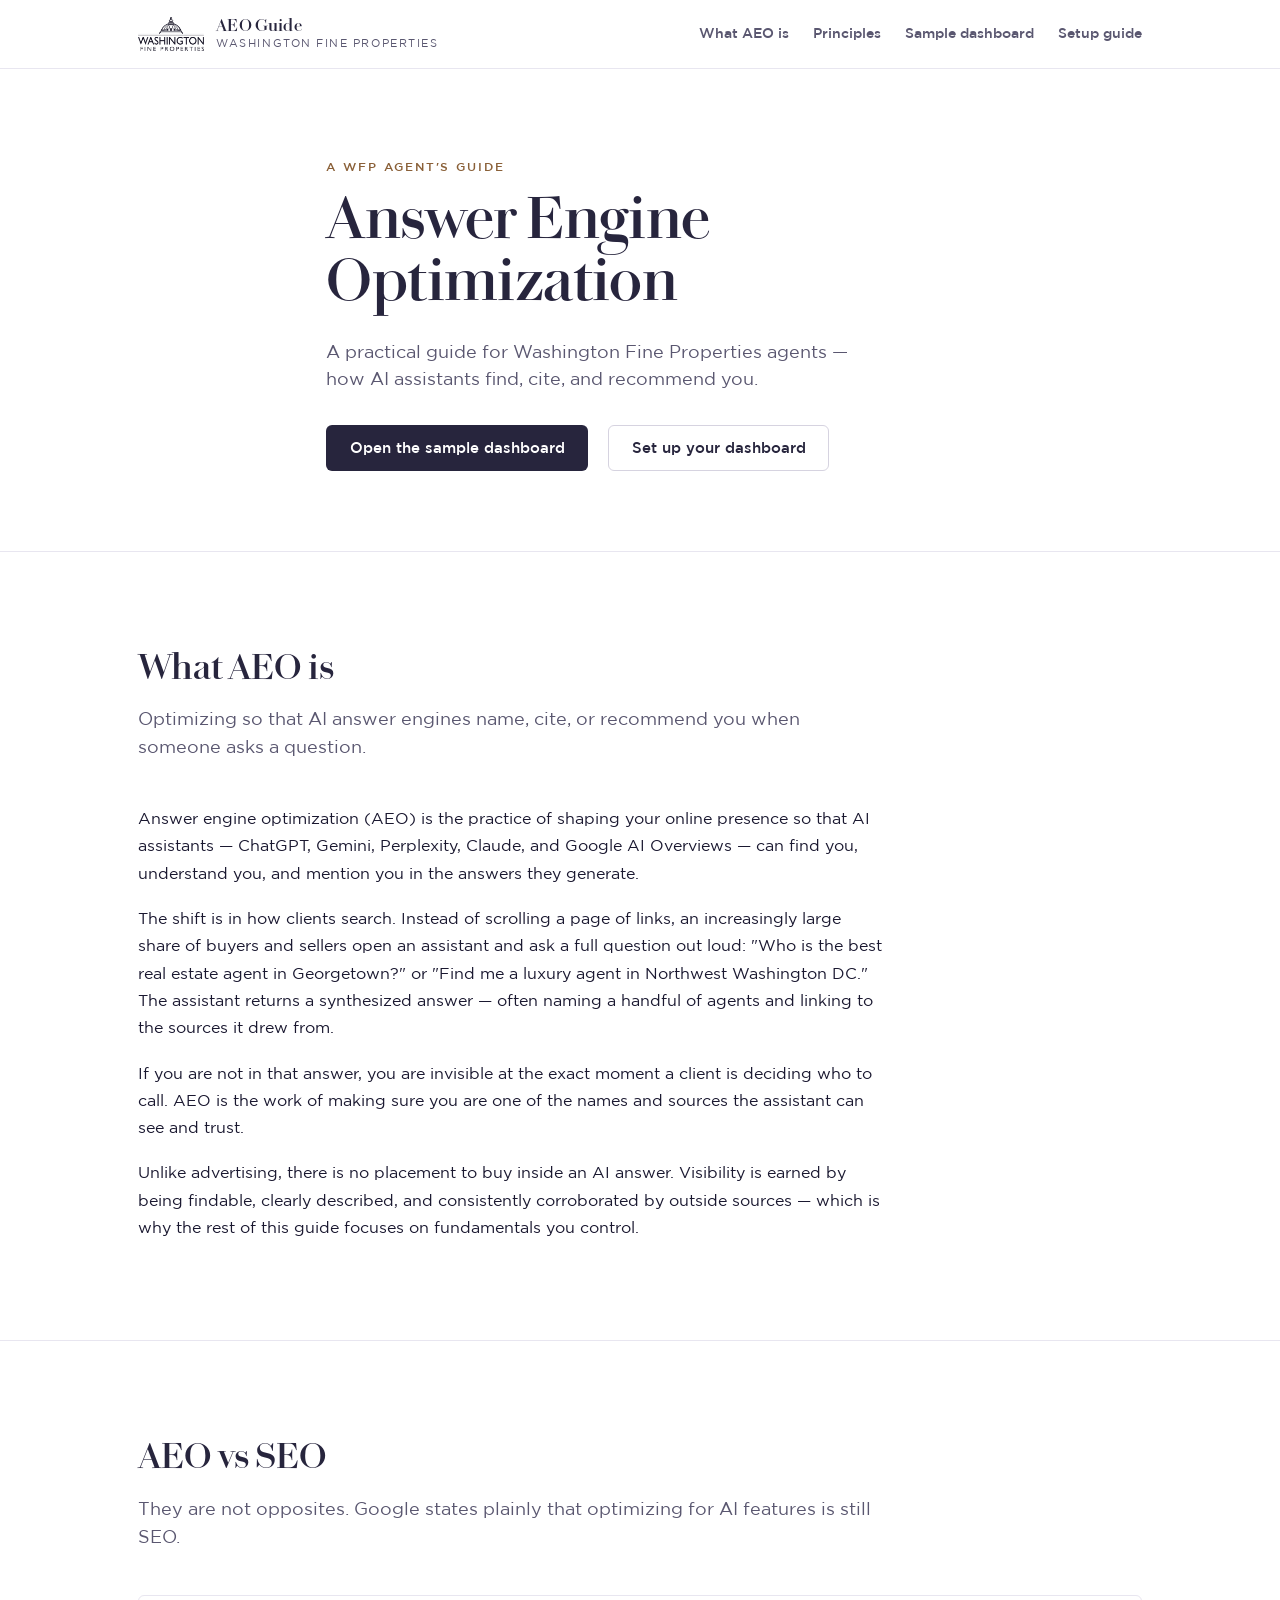
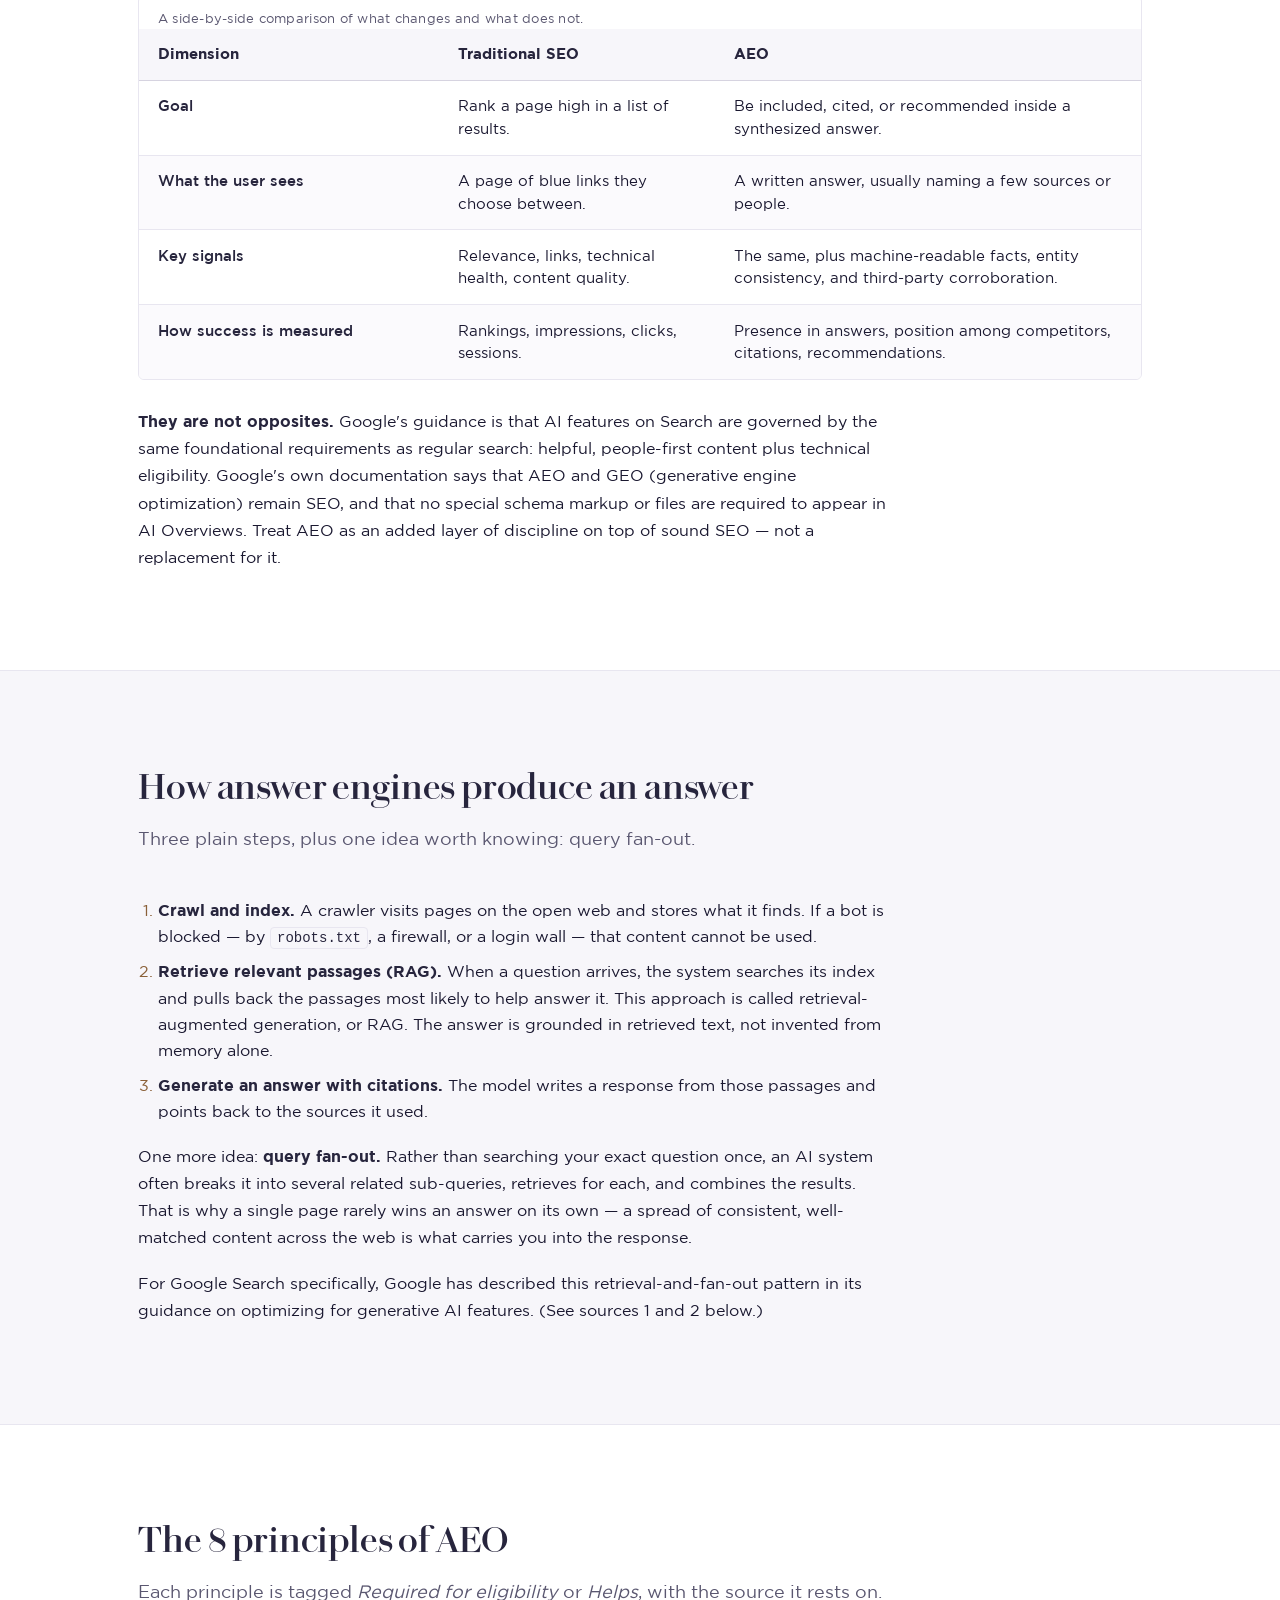
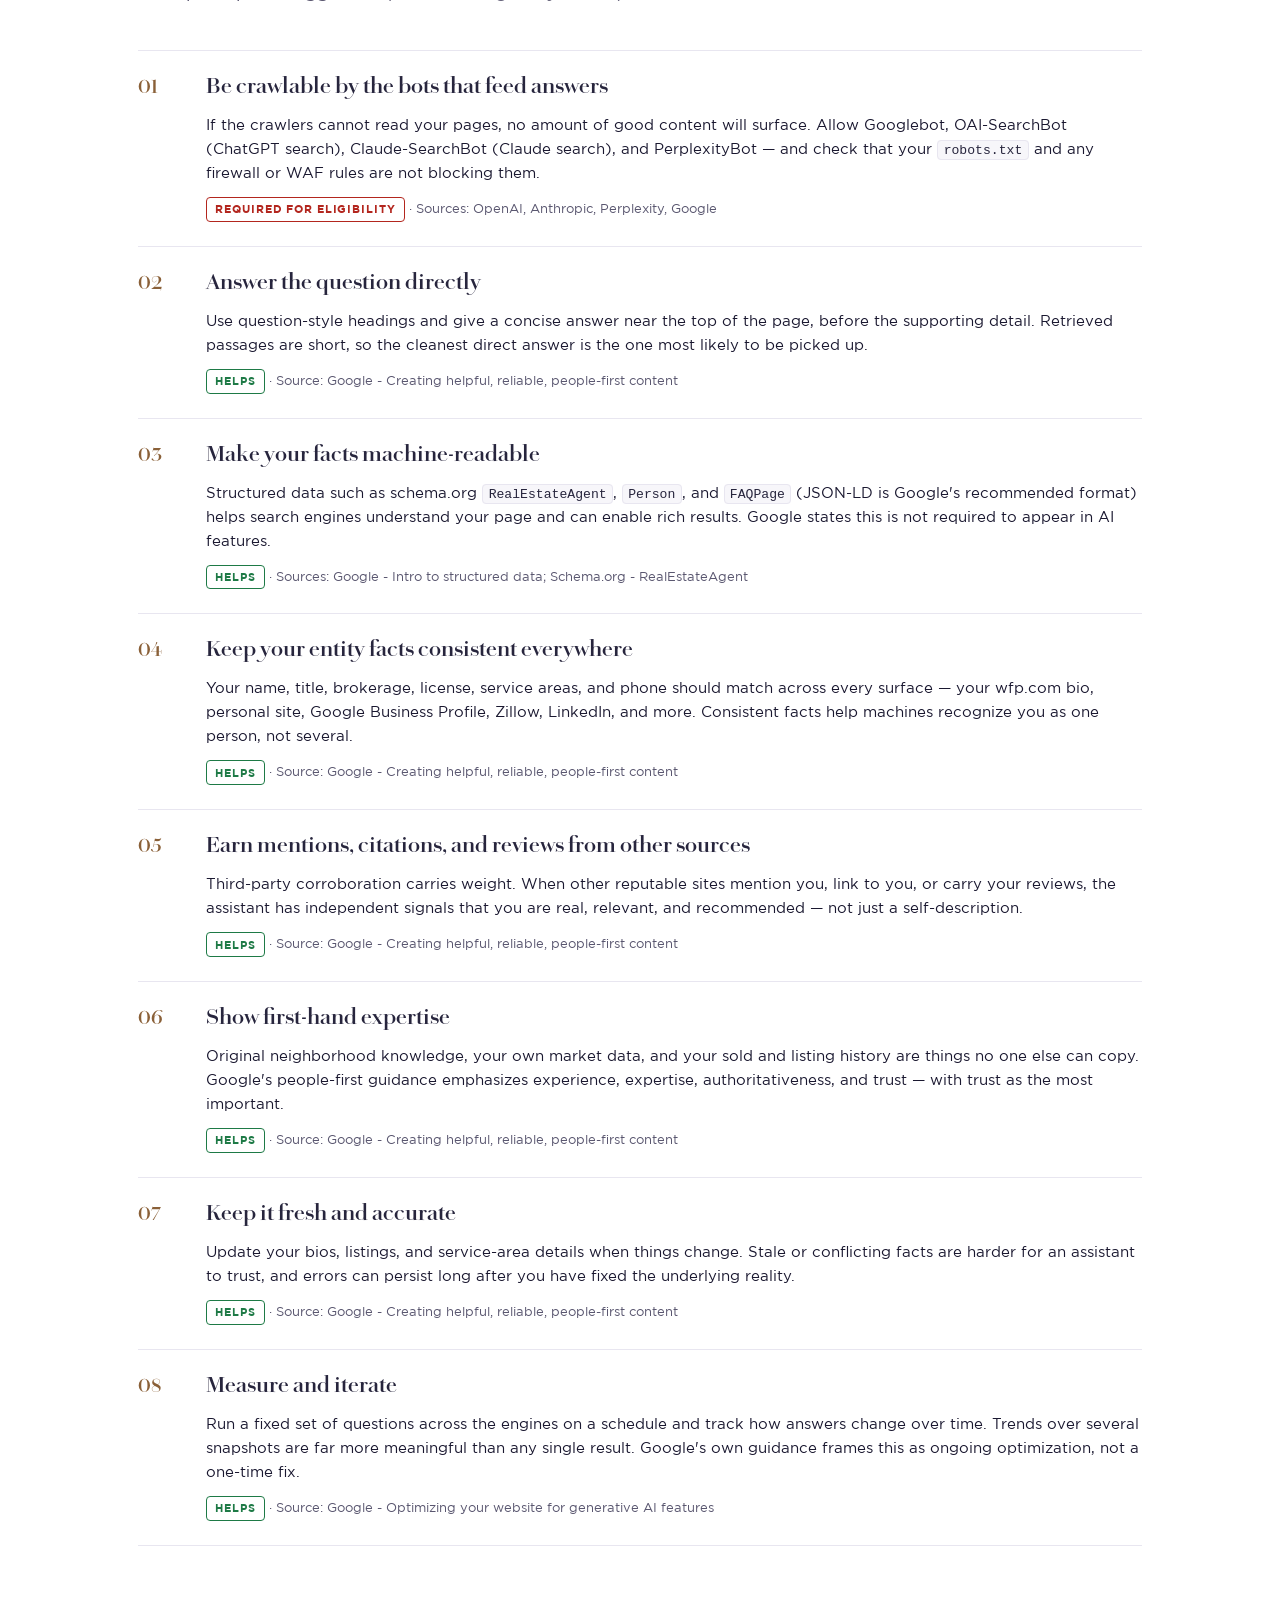
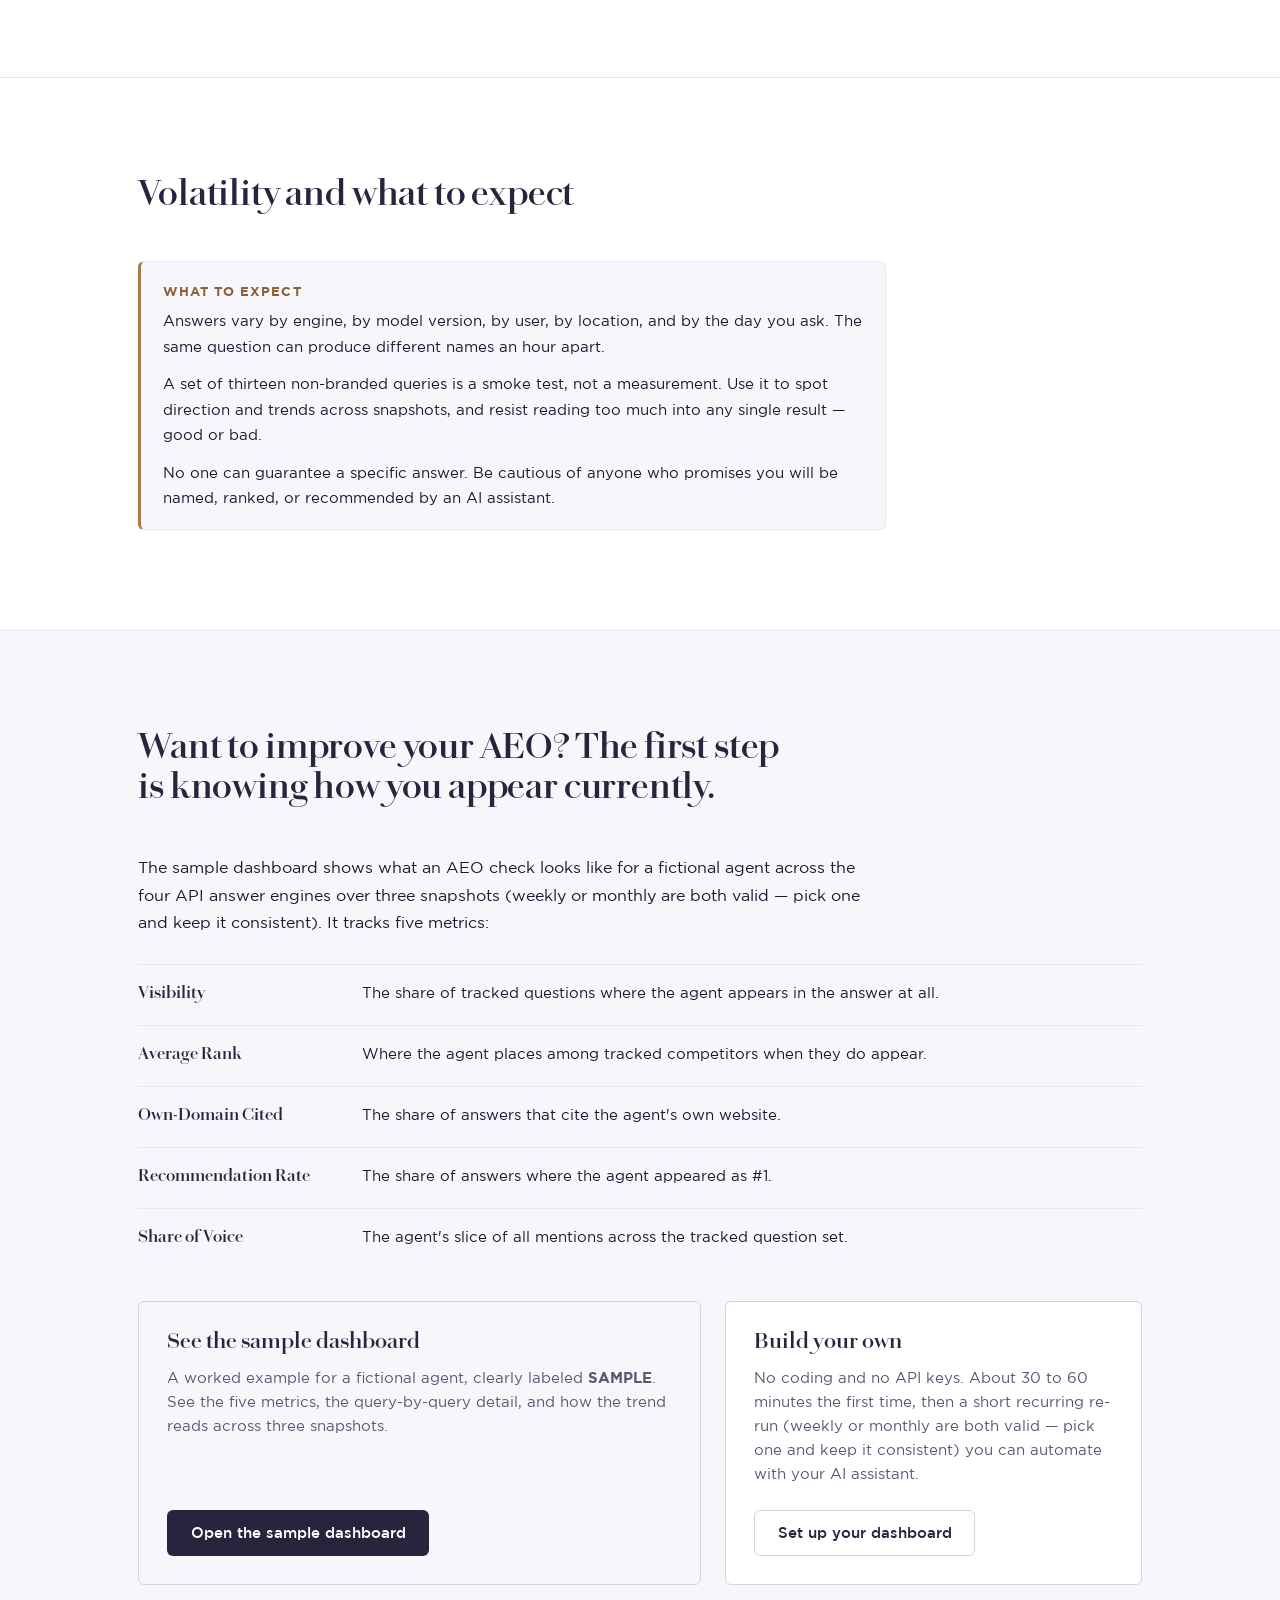
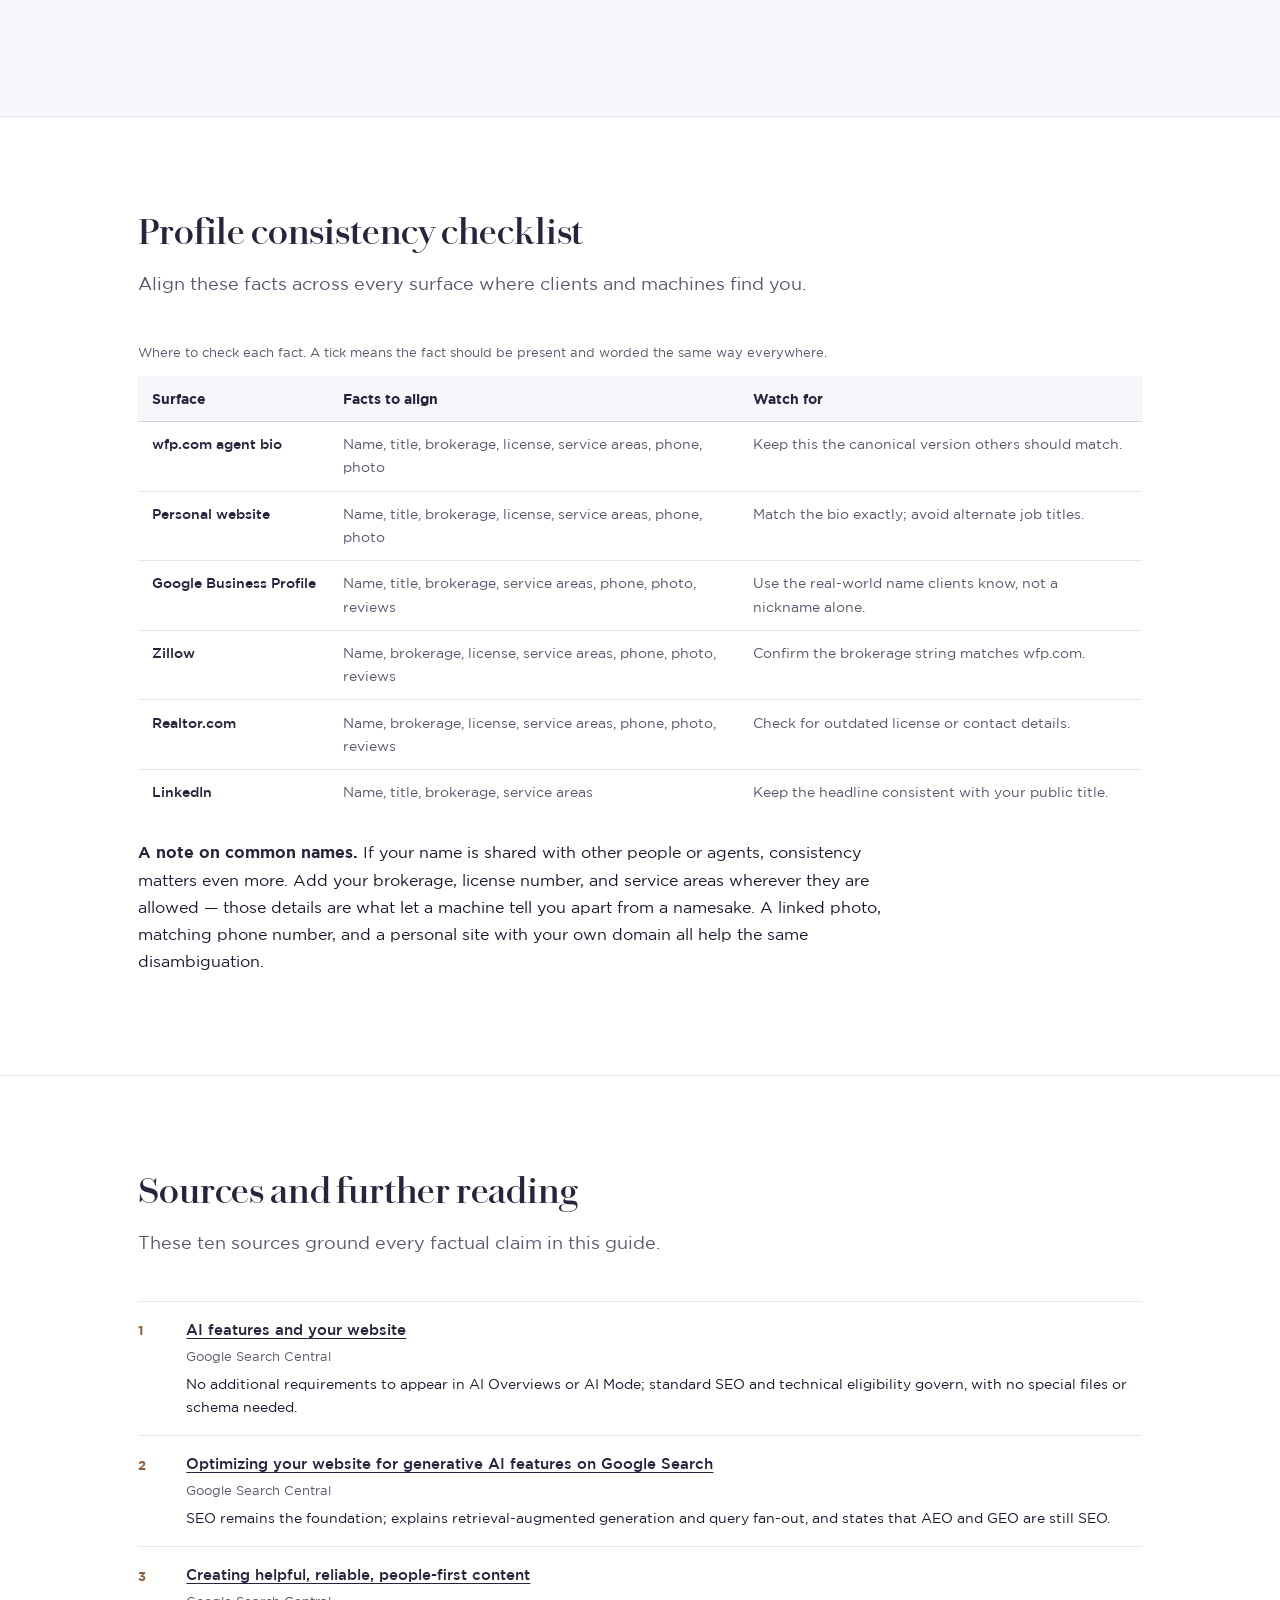
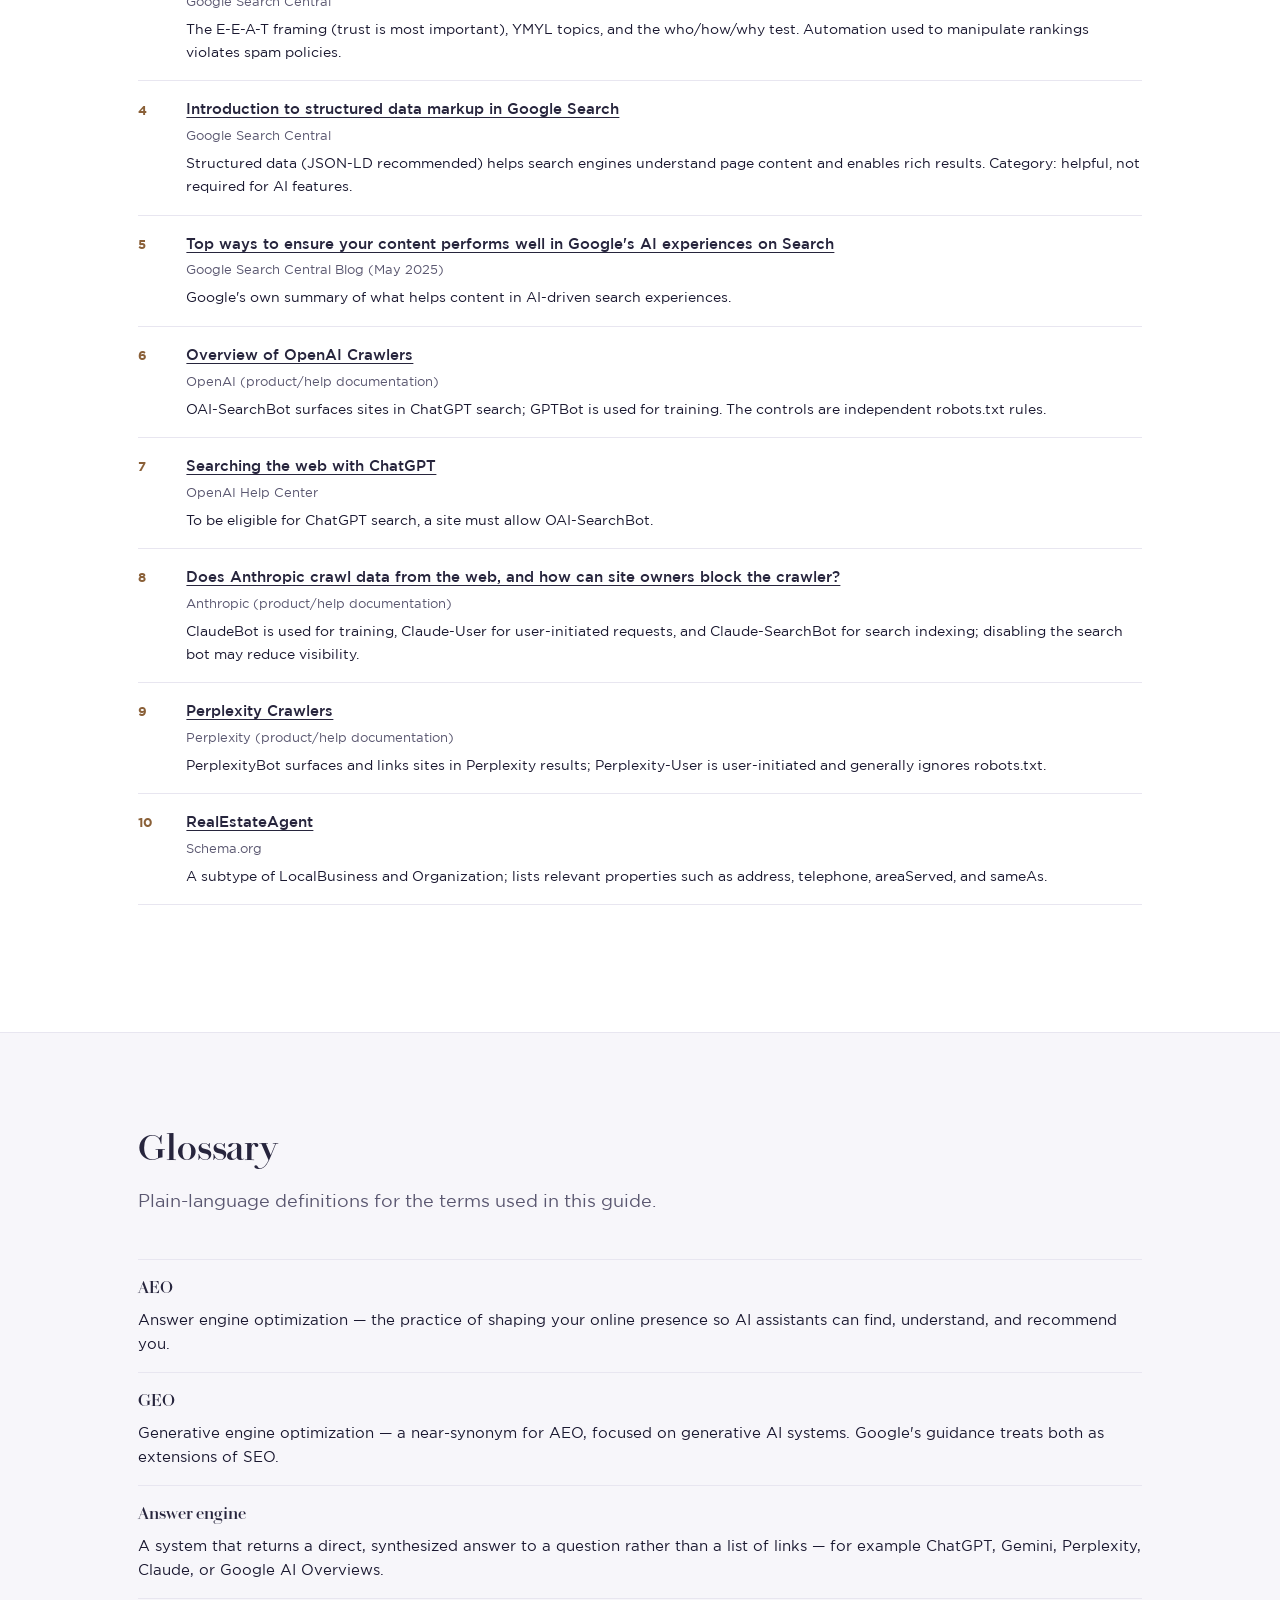
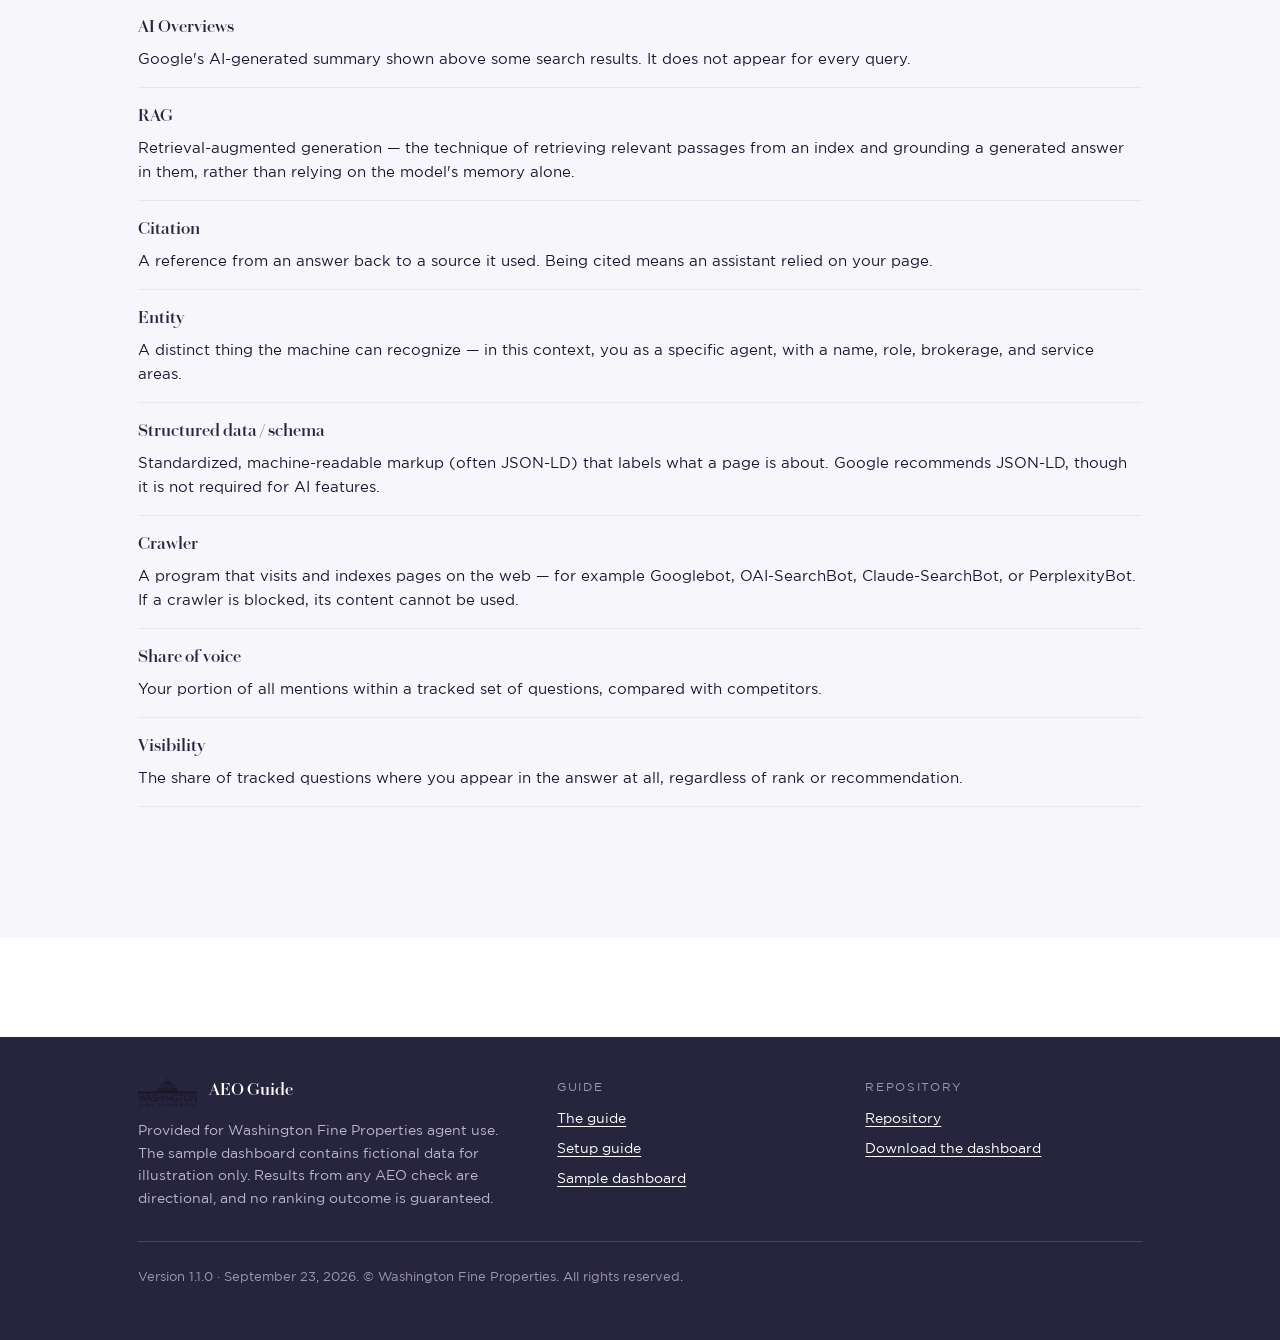
==== commit 5e376228: "docs: update the guide and setup pages for v1.1.0" ====
--- a/index.html
+++ b/index.html
@@ -31,7 +31,7 @@
       <a href="#what-is-aeo">What AEO is</a>
       <a href="#principles">Principles</a>
       <a href="#start">Sample dashboard</a>
-      <a href="setup.html">Setup guide</a>
+      <a href="setup.html" target="_blank" rel="noopener noreferrer">Setup guide</a>
     </nav>
   </div>
 </header>
@@ -45,8 +45,8 @@
       <h1 class="hero__title" id="hero-title">Answer Engine Optimization</h1>
       <p class="hero__subtitle">A practical guide for Washington Fine Properties agents — how AI assistants find, cite, and recommend you.</p>
       <div class="btn-row">
-        <a class="btn btn--primary" href="dashboard/index.html">Open the sample dashboard</a>
-        <a class="btn btn--secondary" href="setup.html">Set up your dashboard</a>
+        <a class="btn btn--primary" href="dashboard/index.html" target="_blank" rel="noopener noreferrer">Open the sample dashboard</a>
+        <a class="btn btn--secondary" href="setup.html" target="_blank" rel="noopener noreferrer">Set up your dashboard</a>
       </div>
     </div>
   </section>
@@ -195,7 +195,7 @@
         <div class="callout callout--info">
           <span class="callout__title">What to expect</span>
           <p>Answers vary by engine, by model version, by user, by location, and by the day you ask. The same question can produce different names an hour apart.</p>
-          <p>A set of ten queries is a smoke test, not a measurement. Use it to spot direction and trends across snapshots, and resist reading too much into any single result — good or bad.</p>
+          <p>A set of thirteen non-branded queries is a smoke test, not a measurement. Use it to spot direction and trends across snapshots, and resist reading too much into any single result — good or bad.</p>
           <p>No one can guarantee a specific answer. Be cautious of anyone who promises you will be named, ranked, or recommended by an AI assistant.</p>
         </div>
       </div>
@@ -209,33 +209,33 @@
         <h2 class="section-head__title" id="start-title">Want to improve your AEO? The first step is knowing how you appear currently.</h2>
       </div>
       <div class="prose">
-        <p>The sample dashboard shows what a monthly AEO check looks like for a fictional agent, across five answer engines over three months. It tracks five metrics:</p>
+        <p>The sample dashboard shows what an AEO check looks like for a fictional agent across the four API answer engines over three snapshots (weekly or monthly are both valid — pick one and keep it consistent). It tracks five metrics:</p>
       </div>
       <dl class="metric-list">
         <dt>Visibility</dt>
         <dd>The share of tracked questions where the agent appears in the answer at all.</dd>
         <dt>Average Rank</dt>
         <dd>Where the agent places among tracked competitors when they do appear.</dd>
-        <dt>Citation Share</dt>
-        <dd>How often the agent's pages are cited as a source, relative to competitors.</dd>
+        <dt>Own-Domain Cited</dt>
+        <dd>The share of answers that cite the agent's own website.</dd>
         <dt>Recommendation Rate</dt>
-        <dd>How often the answer actively recommends the agent, not just mentions them.</dd>
+        <dd>The share of answers where the agent appeared as #1.</dd>
         <dt>Share of Voice</dt>
         <dd>The agent's slice of all mentions across the tracked question set.</dd>
       </dl>
       <div class="card-grid">
         <article class="card card--feature">
           <h3 class="card__title">See the sample dashboard</h3>
-          <p class="card__body">A worked example for a fictional agent, clearly labeled <strong>SAMPLE</strong>. See the five metrics, the query-by-query detail, and how the trend reads across three monthly snapshots.</p>
+          <p class="card__body">A worked example for a fictional agent, clearly labeled <strong>SAMPLE</strong>. See the five metrics, the query-by-query detail, and how the trend reads across three snapshots.</p>
           <div class="card__cta">
-            <a class="btn btn--primary" href="dashboard/index.html">Open the sample dashboard</a>
+            <a class="btn btn--primary" href="dashboard/index.html" target="_blank" rel="noopener noreferrer">Open the sample dashboard</a>
           </div>
         </article>
         <article class="card">
           <h3 class="card__title">Build your own</h3>
-          <p class="card__body">No coding and no API keys. About 30 to 60 minutes the first time, then a short monthly re-run you can automate with your AI assistant.</p>
+          <p class="card__body">No coding and no API keys. About 30 to 60 minutes the first time, then a short recurring re-run (weekly or monthly are both valid — pick one and keep it consistent) you can automate with your AI assistant.</p>
           <div class="card__cta">
-            <a class="btn btn--secondary" href="setup.html">Set up your dashboard</a>
+            <a class="btn btn--secondary" href="setup.html" target="_blank" rel="noopener noreferrer">Set up your dashboard</a>
           </div>
         </article>
       </div>
@@ -454,19 +454,19 @@
         <p class="site-footer__col-title">Guide</p>
         <ul class="site-footer__links">
           <li><a href="index.html">The guide</a></li>
-          <li><a href="setup.html">Setup guide</a></li>
-          <li><a href="dashboard/index.html">Sample dashboard</a></li>
+          <li><a href="setup.html" target="_blank" rel="noopener noreferrer">Setup guide</a></li>
+          <li><a href="dashboard/index.html" target="_blank" rel="noopener noreferrer">Sample dashboard</a></li>
         </ul>
       </div>
       <div>
         <p class="site-footer__col-title">Repository</p>
         <ul class="site-footer__links">
-          <li><a href="https://github.com/nigelianarmbuster-cmd/wfp-aeo-guide">Repository</a></li>
-          <li><a href="https://github.com/nigelianarmbuster-cmd/wfp-aeo-guide/releases/latest/download/dashboard.zip">Download the dashboard</a></li>
+          <li><a href="https://github.com/nigelianarmbuster-cmd/wfp-agent-aeo-guide">Repository</a></li>
+          <li><a href="https://github.com/nigelianarmbuster-cmd/wfp-agent-aeo-guide/releases/latest/download/dashboard.zip">Download the dashboard</a></li>
         </ul>
       </div>
     </div>
-    <p class="site-footer__legal">Version 1.0.0 &middot; September 10, 2026. &copy; Washington Fine Properties. All rights reserved.</p>
+    <p class="site-footer__legal">Version 1.1.0 &middot; September 23, 2026. &copy; Washington Fine Properties. All rights reserved.</p>
   </div>
 </footer>
 
